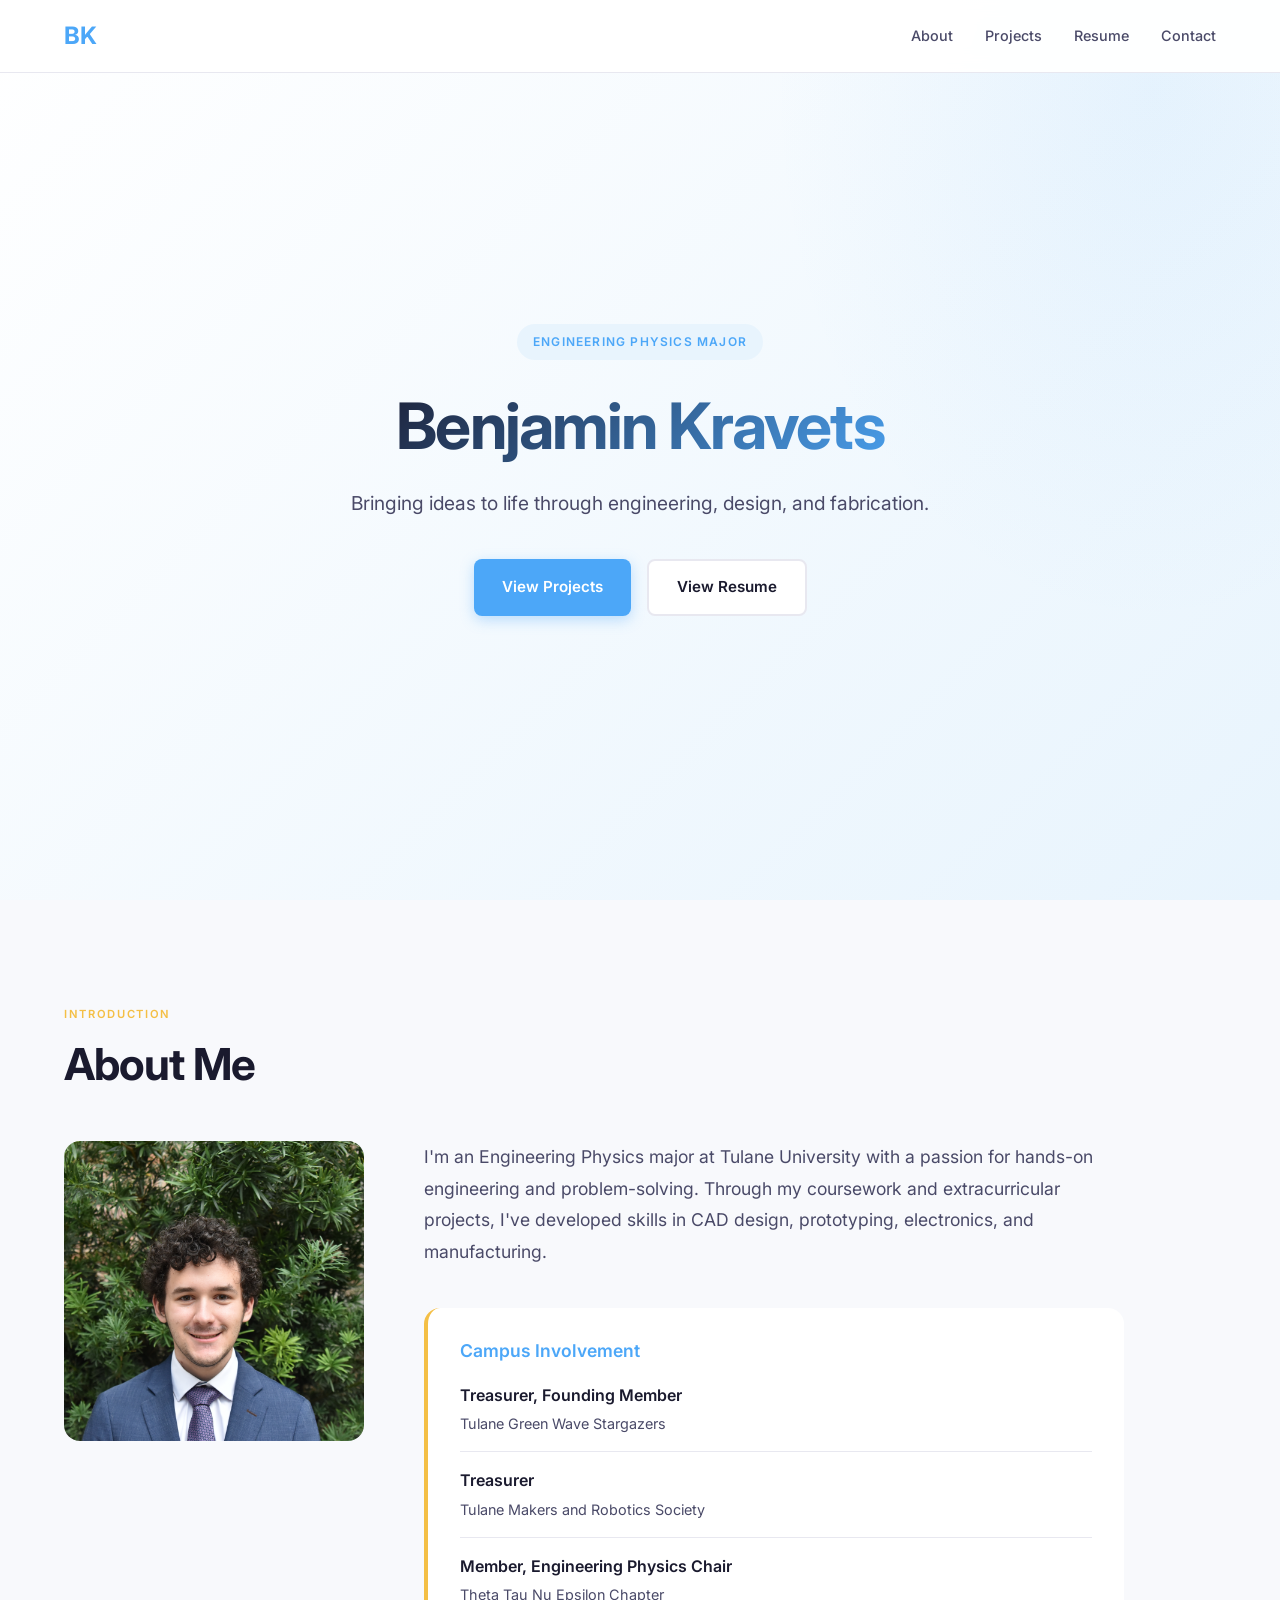
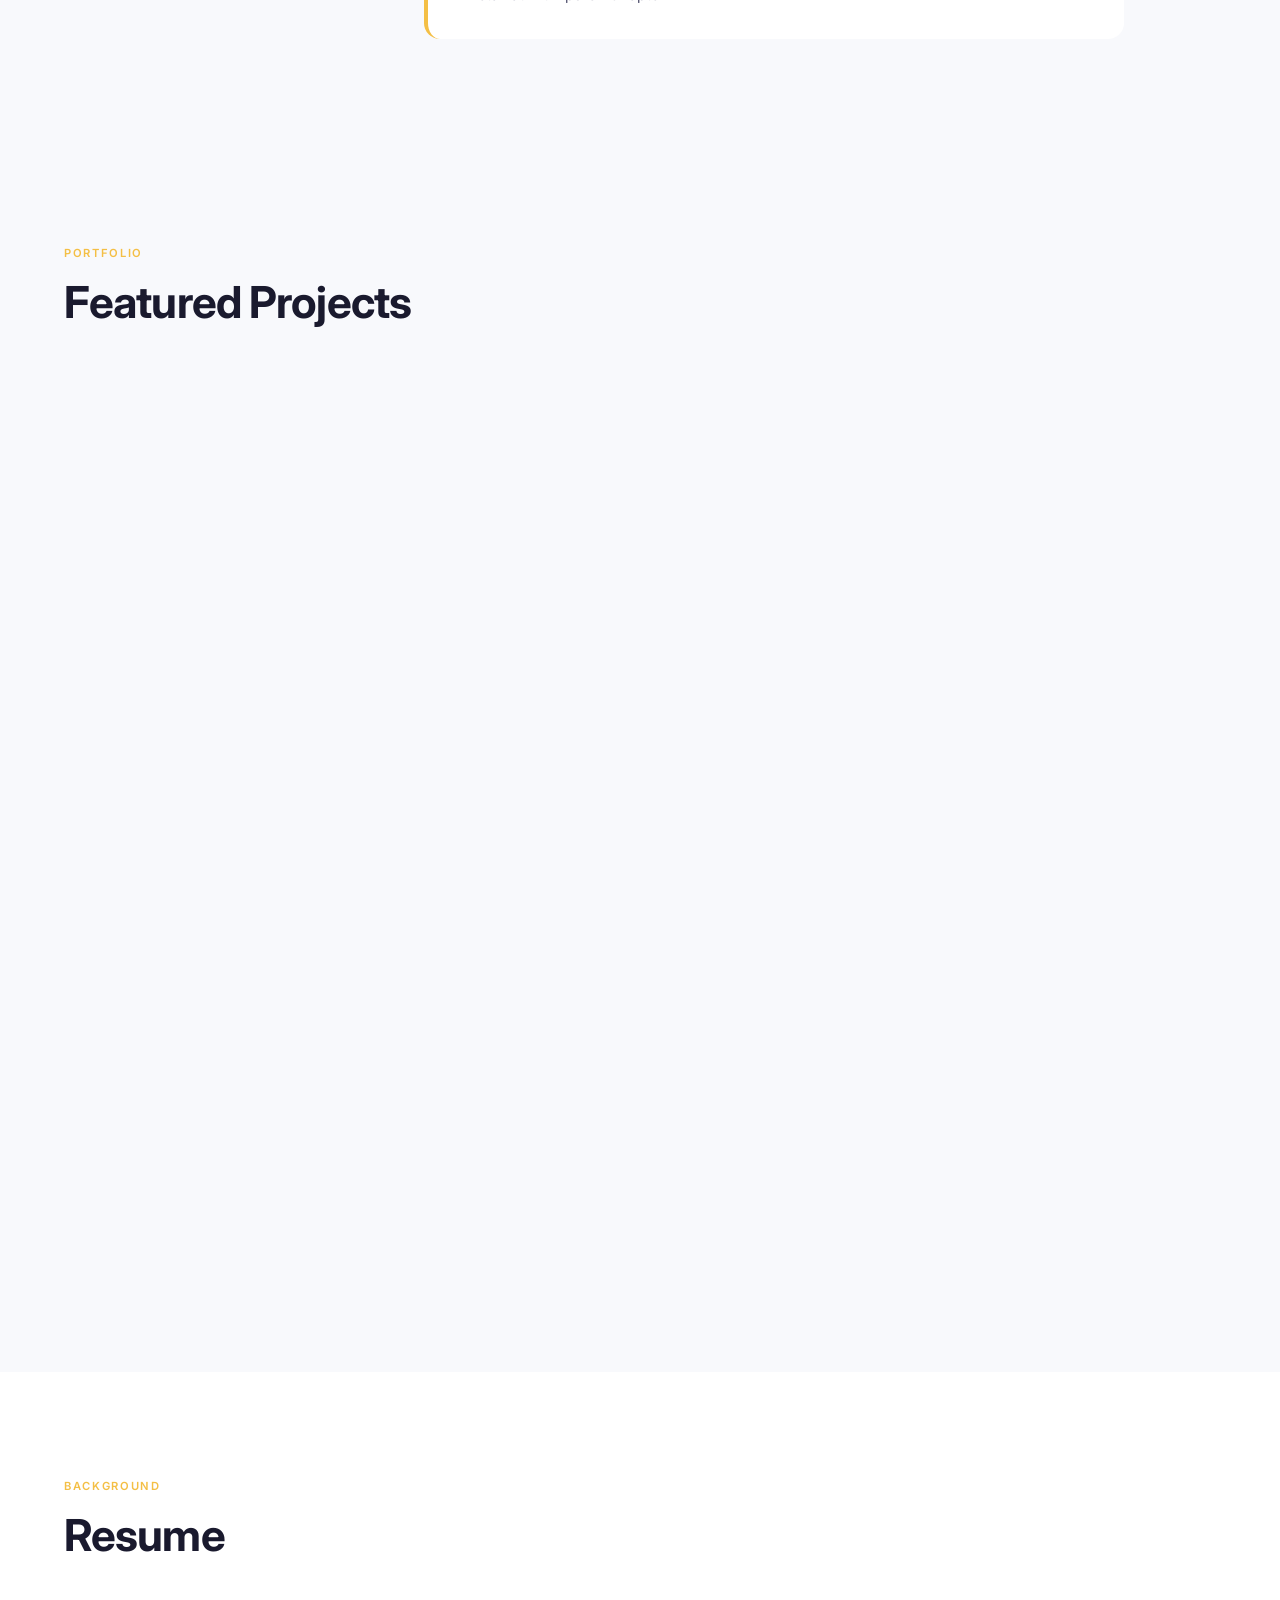
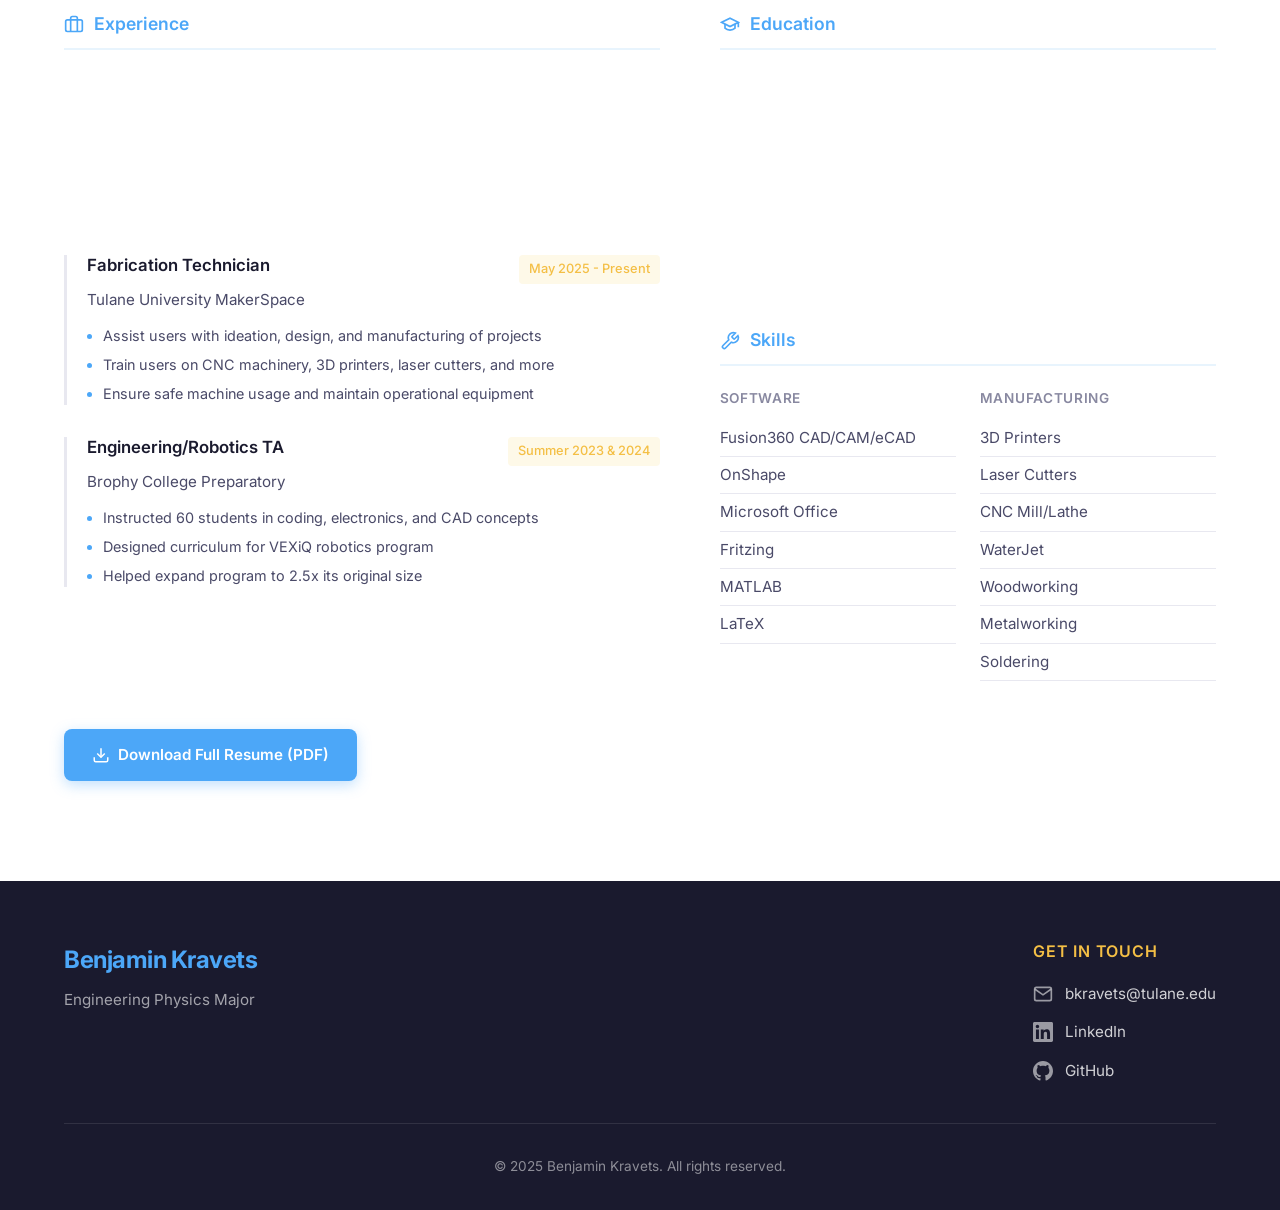
==== home/index.html @ b3927e05 "Add CNC CAM Training tutorial screenshots - Added 4 screenshots from the tutorial document - Added g" ====
<!DOCTYPE html>
<html lang="en">
<head>
    <meta charset="UTF-8">
    <meta name="viewport" content="width=device-width, initial-scale=1.0">
    <title>Benjamin Kravets | Engineering Physics Student & Portfolio</title>

    <!-- SEO Meta Tags -->
    <meta name="description" content="Benjamin Kravets (BJ Kravets) - Engineering Physics major at Tulane University. View my portfolio of engineering projects including CAD design, prototyping, electronics, and manufacturing.">
    <meta name="keywords" content="Benjamin Kravets, BJ Kravets, Engineering Physics, Tulane University, Portfolio, CAD, Engineering Student, New Orleans">
    <meta name="author" content="Benjamin Kravets">
    <meta name="robots" content="index, follow">
    <link rel="canonical" href="https://bjkravets.com/home/">

    <!-- Open Graph / Social Media -->
    <meta property="og:type" content="website">
    <meta property="og:title" content="Benjamin Kravets | Engineering Physics Student">
    <meta property="og:description" content="Engineering Physics major at Tulane University. View my portfolio of engineering projects including CAD design, prototyping, and manufacturing.">
    <meta property="og:url" content="https://bjkravets.com/home/">
    <meta property="og:site_name" content="Benjamin Kravets Portfolio">
    <meta property="og:image" content="https://bjkravets.com/assets/headshot.jpg">

    <!-- Twitter Card -->
    <meta name="twitter:card" content="summary_large_image">
    <meta name="twitter:title" content="Benjamin Kravets | Engineering Physics Student">
    <meta name="twitter:description" content="Engineering Physics major at Tulane University. View my portfolio of engineering projects.">
    <meta name="twitter:image" content="https://bjkravets.com/assets/headshot.jpg">

    <!-- Structured Data (JSON-LD) -->
    <script type="application/ld+json">
    {
        "@context": "https://schema.org",
        "@type": "Person",
        "name": "Benjamin Kravets",
        "alternateName": "BJ Kravets",
        "url": "https://bjkravets.com",
        "image": "https://bjkravets.com/assets/headshot.jpg",
        "jobTitle": "Engineering Physics Student",
        "worksFor": {
            "@type": "EducationalOrganization",
            "name": "Tulane University"
        },
        "alumniOf": {
            "@type": "EducationalOrganization",
            "name": "Brophy College Preparatory"
        },
        "knowsAbout": ["CAD Design", "Prototyping", "Electronics", "Manufacturing", "Fusion360", "3D Printing", "CNC Machining"],
        "sameAs": [
            "https://www.linkedin.com/in/benjamin-kravets/",
            "https://github.com/bkravets06"
        ]
    }
    </script>

    <link rel="icon" type="image/svg+xml" href="../assets/favicon.svg">
    <link rel="stylesheet" href="../css/style.css">
    <link rel="preconnect" href="https://fonts.googleapis.com">
    <link rel="preconnect" href="https://fonts.gstatic.com" crossorigin>
    <link href="https://fonts.googleapis.com/css2?family=Inter:wght@400;500;600;700&display=swap" rel="stylesheet">
</head>
<body>
    <!-- Navigation -->
    <nav class="navbar">
        <div class="nav-container">
            <a href="#" class="nav-logo">BK</a>
            <ul class="nav-menu">
                <li><a href="#about" class="nav-link">About</a></li>
                <li><a href="#projects" class="nav-link">Projects</a></li>
                <li><a href="#resume" class="nav-link">Resume</a></li>
                <li><a href="#contact" class="nav-link">Contact</a></li>
            </ul>
            <button class="nav-toggle" aria-label="Toggle menu">
                <span></span>
                <span></span>
                <span></span>
            </button>
        </div>
    </nav>

    <!-- Hero Section -->
    <header class="hero">
        <div class="hero-content">
            <span class="hero-label">Engineering Physics Major</span>
            <h1 class="hero-title">Benjamin Kravets</h1>
            <p class="hero-subtitle">Bringing ideas to life through engineering, design, and fabrication.</p>
            <div class="hero-cta">
                <a href="#projects" class="btn btn--primary">View Projects</a>
                <a href="../assets/Kravets_Resume.pdf" target="_blank" class="btn btn--secondary">View Resume</a>
            </div>
        </div>
    </header>

    <!-- About Me Section -->
    <section id="about" class="section about">
        <div class="container">
            <span class="section-label">Introduction</span>
            <h2 class="section-title">About Me</h2>

            <div class="about-grid">
                <div class="about-image">
                    <img src="../assets/headshot.jpg" alt="Benjamin Kravets headshot">
                </div>
                <div class="about-content">
                    <p class="about-bio">
                        I'm an Engineering Physics major at Tulane University with a passion for hands-on engineering and problem-solving. Through my coursework and extracurricular projects, I've developed skills in CAD design, prototyping, electronics, and manufacturing.
                    </p>

                    <div class="about-involvement">
                        <h3>Campus Involvement</h3>
                        <ul class="involvement-list">
                            <li>
                                <span class="involvement-role">Treasurer, Founding Member</span>
                                <span class="involvement-org">Tulane Green Wave Stargazers</span>
                            </li>
                            <li>
                                <span class="involvement-role">Treasurer</span>
                                <span class="involvement-org">Tulane Makers and Robotics Society</span>
                            </li>
                            <li>
                                <span class="involvement-role">Member, Engineering Physics Chair</span>
                                <span class="involvement-org">Theta Tau Nu Epsilon Chapter</span>
                            </li>
                        </ul>
                    </div>
                </div>
            </div>
        </div>
    </section>

    <!-- Projects Section -->
    <section id="projects" class="section projects">
        <div class="container">
            <span class="section-label">Portfolio</span>
            <h2 class="section-title">Featured Projects</h2>

            <div class="project-grid">
                <!-- Project Card 1 -->
                <a href="../projects/wind-tunnel.html" class="project-card project-card--clickable">
                    <div class="project-image">
                        <img src="../assets/images/wind-tunnel/IMG_1346.jpg" alt="Modular Wind Tunnel - Gust Busters Inc.">
                        <span class="project-tag project-tag--blue">Aerodynamics</span>
                    </div>
                    <div class="project-content">
                        <h3 class="project-title">Modular Wind Tunnel</h3>
                        <p class="project-description">Designed, constructed, and tested a modular wind tunnel as part of Tulane's Product and Experimental Design course, working collaboratively with a team.</p>
                        <ul class="project-tech">
                            <li>CAD Design</li>
                            <li>Prototyping</li>
                            <li>Testing</li>
                        </ul>
                    </div>
                </a>

                <!-- Project Card 2 -->
                <a href="../projects/truss-bridge.html" class="project-card project-card--clickable">
                    <div class="project-image">
                        <img src="../assets/images/truss-bridge/IMG_1408.jpg" alt="Truss Bridge">
                        <span class="project-tag project-tag--yellow">Structural</span>
                    </div>
                    <div class="project-content">
                        <h3 class="project-title">Truss Bridge</h3>
                        <p class="project-description">Designed and built a truss bridge for Tulane's Truss Bust Competition that successfully held a weight of 111 lbs.</p>
                        <ul class="project-tech">
                            <li>Structural Design</li>
                            <li>Load Analysis</li>
                            <li>Fabrication</li>
                        </ul>
                    </div>
                </a>

                <!-- Project Card 3 -->
                <a href="../projects/wireless-audio.html" class="project-card project-card--clickable">
                    <div class="project-image">
                        <div class="project-image-placeholder">
                            <span>Project Image</span>
                        </div>
                        <span class="project-tag project-tag--blue">Electronics</span>
                    </div>
                    <div class="project-content">
                        <h3 class="project-title">Multi-Zone Wireless Audio System</h3>
                        <p class="project-description">Deployed a fleet of Raspberry Pi devices to create a multi-zone wireless audio system for the Tulane MakerSpace.</p>
                        <ul class="project-tech">
                            <li>Raspberry Pi</li>
                            <li>Networking</li>
                            <li>Audio Systems</li>
                        </ul>
                    </div>
                </a>

                <!-- Project Card 4 -->
                <a href="../projects/cnc-cam-training.html" class="project-card project-card--clickable">
                    <div class="project-image">
                        <img src="../assets/images/cnc-cam-training/screenshot2.png" alt="CNC Mill CAM Training Tutorial">
                        <span class="project-tag project-tag--yellow">Documentation</span>
                    </div>
                    <div class="project-content">
                        <h3 class="project-title">CNC Mill CAM Training</h3>
                        <p class="project-description">Authored a comprehensive 40-page step-by-step tutorial for learning Computer Aided Machining (CAM) at the Tulane MakerSpace.</p>
                        <ul class="project-tech">
                            <li>Fusion360 CAM</li>
                            <li>Technical Writing</li>
                            <li>CNC Machining</li>
                        </ul>
                    </div>
                </a>
            </div>
        </div>
    </section>

    <!-- Resume Section -->
    <section id="resume" class="section resume">
        <div class="container">
            <span class="section-label">Background</span>
            <h2 class="section-title">Resume</h2>

            <div class="resume-grid">
                <!-- Experience Column -->
                <div class="resume-column">
                    <h3 class="resume-heading">
                        <svg width="20" height="20" viewBox="0 0 24 24" fill="none" stroke="currentColor" stroke-width="2">
                            <rect x="2" y="7" width="20" height="14" rx="2" ry="2"/>
                            <path d="M16 21V5a2 2 0 0 0-2-2h-4a2 2 0 0 0-2 2v16"/>
                        </svg>
                        Experience
                    </h3>

                    <div class="resume-item">
                        <div class="resume-item-header">
                            <h4>Project Engineering Intern</h4>
                            <span class="resume-date">Jul 2025 - Aug 2025</span>
                        </div>
                        <p class="resume-company">Freeport-McMoRan</p>
                        <ul class="resume-duties">
                            <li>Researched heat pumps for innovative copper recovery initiative</li>
                            <li>Assisted Project Management with schedules for concurrent projects</li>
                            <li>Automated information search processes for mine site equipment lists</li>
                        </ul>
                    </div>

                    <div class="resume-item">
                        <div class="resume-item-header">
                            <h4>Fabrication Technician</h4>
                            <span class="resume-date">May 2025 - Present</span>
                        </div>
                        <p class="resume-company">Tulane University MakerSpace</p>
                        <ul class="resume-duties">
                            <li>Assist users with ideation, design, and manufacturing of projects</li>
                            <li>Train users on CNC machinery, 3D printers, laser cutters, and more</li>
                            <li>Ensure safe machine usage and maintain operational equipment</li>
                        </ul>
                    </div>

                    <div class="resume-item">
                        <div class="resume-item-header">
                            <h4>Engineering/Robotics TA</h4>
                            <span class="resume-date">Summer 2023 & 2024</span>
                        </div>
                        <p class="resume-company">Brophy College Preparatory</p>
                        <ul class="resume-duties">
                            <li>Instructed 60 students in coding, electronics, and CAD concepts</li>
                            <li>Designed curriculum for VEXiQ robotics program</li>
                            <li>Helped expand program to 2.5x its original size</li>
                        </ul>
                    </div>
                </div>

                <!-- Education & Skills Column -->
                <div class="resume-column">
                    <h3 class="resume-heading">
                        <svg width="20" height="20" viewBox="0 0 24 24" fill="none" stroke="currentColor" stroke-width="2">
                            <path d="M22 10v6M2 10l10-5 10 5-10 5z"/>
                            <path d="M6 12v5c3 3 9 3 12 0v-5"/>
                        </svg>
                        Education
                    </h3>

                    <div class="resume-item">
                        <div class="resume-item-header">
                            <h4>B.S. Engineering Physics</h4>
                            <span class="resume-date">Expected May 2028</span>
                        </div>
                        <p class="resume-company">Tulane University</p>
                        <p class="resume-note">School of Science and Engineering | ABET Accredited</p>
                    </div>

                    <div class="resume-item">
                        <div class="resume-item-header">
                            <h4>High School Diploma</h4>
                            <span class="resume-date">May 2024</span>
                        </div>
                        <p class="resume-company">Brophy College Preparatory</p>
                        <p class="resume-note">GPA: 4.031/4.0</p>
                    </div>

                    <h3 class="resume-heading resume-heading--skills">
                        <svg width="20" height="20" viewBox="0 0 24 24" fill="none" stroke="currentColor" stroke-width="2">
                            <path d="M14.7 6.3a1 1 0 0 0 0 1.4l1.6 1.6a1 1 0 0 0 1.4 0l3.77-3.77a6 6 0 0 1-7.94 7.94l-6.91 6.91a2.12 2.12 0 0 1-3-3l6.91-6.91a6 6 0 0 1 7.94-7.94l-3.76 3.76z"/>
                        </svg>
                        Skills
                    </h3>

                    <div class="skills-grid">
                        <div class="skill-category">
                            <h4>Software</h4>
                            <ul class="skill-list">
                                <li>Fusion360 CAD/CAM/eCAD</li>
                                <li>OnShape</li>
                                <li>Microsoft Office</li>
                                <li>Fritzing</li>
                                <li>MATLAB</li>
                                <li>LaTeX</li>
                            </ul>
                        </div>
                        <div class="skill-category">
                            <h4>Manufacturing</h4>
                            <ul class="skill-list">
                                <li>3D Printers</li>
                                <li>Laser Cutters</li>
                                <li>CNC Mill/Lathe</li>
                                <li>WaterJet</li>
                                <li>Woodworking</li>
                                <li>Metalworking</li>
                                <li>Soldering</li>
                            </ul>
                        </div>
                    </div>
                </div>
            </div>

            <a href="../assets/Kravets_Resume.pdf" target="_blank" class="btn btn--primary resume-download">
                <svg width="18" height="18" viewBox="0 0 24 24" fill="none" stroke="currentColor" stroke-width="2">
                    <path d="M21 15v4a2 2 0 0 1-2 2H5a2 2 0 0 1-2-2v-4"/>
                    <polyline points="7,10 12,15 17,10"/>
                    <line x1="12" y1="15" x2="12" y2="3"/>
                </svg>
                Download Full Resume (PDF)
            </a>
        </div>
    </section>

    <!-- Footer with Contact -->
    <footer id="contact" class="footer">
        <div class="container">
            <div class="footer-main">
                <div class="footer-brand">
                    <span class="footer-logo footer-logo--text">Benjamin Kravets</span>
                    <p class="footer-tagline">Engineering Physics Major</p>
                </div>
                <div class="footer-contact">
                    <h3>Get in Touch</h3>
                    <div class="footer-contact-links">
                        <a href="mailto:bkravets@tulane.edu" class="footer-contact-item">
                            <svg width="20" height="20" viewBox="0 0 24 24" fill="none" stroke="currentColor" stroke-width="2">
                                <path d="M4 4h16c1.1 0 2 .9 2 2v12c0 1.1-.9 2-2 2H4c-1.1 0-2-.9-2-2V6c0-1.1.9-2 2-2z"/>
                                <polyline points="22,6 12,13 2,6"/>
                            </svg>
                            bkravets@tulane.edu
                        </a>
                        <a href="https://www.linkedin.com/in/benjamin-kravets/" target="_blank" rel="noopener" class="footer-contact-item">
                            <svg width="20" height="20" viewBox="0 0 24 24" fill="currentColor">
                                <path d="M20.447 20.452h-3.554v-5.569c0-1.328-.027-3.037-1.852-3.037-1.853 0-2.136 1.445-2.136 2.939v5.667H9.351V9h3.414v1.561h.046c.477-.9 1.637-1.85 3.37-1.85 3.601 0 4.267 2.37 4.267 5.455v6.286zM5.337 7.433c-1.144 0-2.063-.926-2.063-2.065 0-1.138.92-2.063 2.063-2.063 1.14 0 2.064.925 2.064 2.063 0 1.139-.925 2.065-2.064 2.065zm1.782 13.019H3.555V9h3.564v11.452zM22.225 0H1.771C.792 0 0 .774 0 1.729v20.542C0 23.227.792 24 1.771 24h20.451C23.2 24 24 23.227 24 22.271V1.729C24 .774 23.2 0 22.222 0h.003z"/>
                            </svg>
                            LinkedIn
                        </a>
                        <a href="https://github.com/bkravets06" target="_blank" rel="noopener" class="footer-contact-item">
                            <svg width="20" height="20" viewBox="0 0 24 24" fill="currentColor">
                                <path d="M12 0c-6.626 0-12 5.373-12 12 0 5.302 3.438 9.8 8.207 11.387.599.111.793-.261.793-.577v-2.234c-3.338.726-4.033-1.416-4.033-1.416-.546-1.387-1.333-1.756-1.333-1.756-1.089-.745.083-.729.083-.729 1.205.084 1.839 1.237 1.839 1.237 1.07 1.834 2.807 1.304 3.492.997.107-.775.418-1.305.762-1.604-2.665-.305-5.467-1.334-5.467-5.931 0-1.311.469-2.381 1.236-3.221-.124-.303-.535-1.524.117-3.176 0 0 1.008-.322 3.301 1.23.957-.266 1.983-.399 3.003-.404 1.02.005 2.047.138 3.006.404 2.291-1.552 3.297-1.23 3.297-1.23.653 1.653.242 2.874.118 3.176.77.84 1.235 1.911 1.235 3.221 0 4.609-2.807 5.624-5.479 5.921.43.372.823 1.102.823 2.222v3.293c0 .319.192.694.801.576 4.765-1.589 8.199-6.086 8.199-11.386 0-6.627-5.373-12-12-12z"/>
                            </svg>
                            GitHub
                        </a>
                    </div>
                </div>
            </div>
            <div class="footer-bottom">
                <p>&copy; 2025 Benjamin Kravets. All rights reserved.</p>
            </div>
        </div>
    </footer>

    <script src="../js/main.js"></script>
</body>
</html>
---- css/style.css ----
/* =====================================================
   Benjamin Kravets Portfolio - Snazzylabs-Inspired Design
   Colors: Blue (#4CA7F8) | Yellow (#F4BF45)
   ===================================================== */

/* CSS Variables */
:root {
    --color-blue: #4CA7F8;
    --color-blue-dark: #3a8fd6;
    --color-blue-light: #e8f4fd;
    --color-yellow: #F4BF45;
    --color-yellow-dark: #d9a832;
    --color-yellow-light: #fef9e8;

    --color-text: #1a1a2e;
    --color-text-secondary: #4a4a68;
    --color-text-muted: #8888a0;
    --color-bg: #ffffff;
    --color-bg-alt: #f8f9fc;
    --color-border: #e8e8f0;

    --font-family: 'Inter', -apple-system, BlinkMacSystemFont, 'Segoe UI', Roboto, sans-serif;

    --shadow-sm: 0 2px 8px rgba(0, 0, 0, 0.06);
    --shadow-md: 0 4px 24px rgba(0, 0, 0, 0.08);
    --shadow-lg: 0 8px 40px rgba(0, 0, 0, 0.12);

    --radius-sm: 8px;
    --radius-md: 12px;
    --radius-lg: 16px;

    --transition: 0.3s ease;
}

/* Dark Mode - Auto-detects system preference */
@media (prefers-color-scheme: dark) {
    :root {
        --color-blue: #5AB4FF;
        --color-blue-dark: #4CA7F8;
        --color-blue-light: #1a2a3a;
        --color-yellow: #F4BF45;
        --color-yellow-dark: #d9a832;
        --color-yellow-light: #2a2520;

        --color-text: #f0f0f5;
        --color-text-secondary: #b0b0c0;
        --color-text-muted: #7878a0;
        --color-bg: #0f0f1a;
        --color-bg-alt: #1a1a2e;
        --color-border: #2a2a40;

        --shadow-sm: 0 2px 8px rgba(0, 0, 0, 0.3);
        --shadow-md: 0 4px 24px rgba(0, 0, 0, 0.4);
        --shadow-lg: 0 8px 40px rgba(0, 0, 0, 0.5);
    }

    /* Hero section header in dark mode */
    .hero {
        background: linear-gradient(135deg, #0f0f1a 0%, #1a2a3a 100%);
    }

    .hero::before {
        background: radial-gradient(ellipse, rgba(90, 180, 255, 0.1) 0%, transparent 70%);
    }

    /* Navbar adjustments for dark mode */
    .navbar {
        background: rgba(15, 15, 26, 0.95) !important;
        border-bottom-color: #2a2a40;
    }

    .navbar.scrolled {
        background: rgba(15, 15, 26, 0.98) !important;
    }

    /* Mobile menu in dark mode */
    .nav-menu.active {
        background: #0f0f1a;
    }

    .nav-toggle span {
        background: #f0f0f5;
    }

    /* View Resume button (secondary button) in dark mode */
    .btn--secondary {
        background: #1a1a2e;
        color: #f0f0f5;
        border-color: #2a2a40;
    }

    .btn--secondary:hover {
        border-color: #5AB4FF;
        color: #5AB4FF;
        background: #1a1a2e;
    }

    /* Project cards in dark mode */
    .project-card {
        background: var(--color-bg-alt);
    }

    /* Project titles in dark mode */
    .project-title {
        color: var(--color-text);
    }

    .project-content {
        background: var(--color-bg-alt);
    }

    /* Footer in dark mode */
    .footer {
        background: #0a0a12;
        color: #f0f0f5;
    }

    .footer-tagline {
        color: rgba(240, 240, 245, 0.6);
    }

    .footer-contact-item {
        color: rgba(240, 240, 245, 0.8);
    }

    .footer-bottom p {
        color: rgba(240, 240, 245, 0.5);
    }

    /* Image placeholder adjustments */
    .project-image-placeholder {
        background: linear-gradient(135deg, var(--color-blue-light) 0%, var(--color-bg-alt) 100%);
    }

    /* About section image placeholder */
    .about-image-placeholder {
        background: linear-gradient(135deg, var(--color-blue-light) 0%, var(--color-bg-alt) 100%);
    }

    /* Project header gradient */
    .project-header {
        background: linear-gradient(135deg, #0f0f1a 0%, #1a2a3a 100%);
    }
}

/* Reset & Base */
*, *::before, *::after {
    box-sizing: border-box;
    margin: 0;
    padding: 0;
}

html {
    scroll-behavior: smooth;
}

body {
    font-family: var(--font-family);
    font-size: 16px;
    line-height: 1.6;
    color: var(--color-text);
    background-color: var(--color-bg);
    -webkit-font-smoothing: antialiased;
    -moz-osx-font-smoothing: grayscale;
}

a {
    color: inherit;
    text-decoration: none;
}

ul {
    list-style: none;
}

img {
    max-width: 100%;
    height: auto;
}

/* Container */
.container {
    max-width: 1200px;
    margin: 0 auto;
    padding: 0 24px;
}

/* Typography */
h1, h2, h3, h4 {
    font-weight: 600;
    line-height: 1.3;
}

/* Navigation */
.navbar {
    position: fixed;
    top: 0;
    left: 0;
    right: 0;
    z-index: 1000;
    background: rgba(255, 255, 255, 0.95);
    backdrop-filter: blur(10px);
    border-bottom: 1px solid var(--color-border);
}

.nav-container {
    max-width: 1200px;
    margin: 0 auto;
    padding: 0 24px;
    display: flex;
    align-items: center;
    justify-content: space-between;
    height: 72px;
}

.nav-logo {
    font-size: 1.5rem;
    font-weight: 700;
    color: var(--color-blue);
    letter-spacing: -0.02em;
}

.nav-menu {
    display: flex;
    align-items: center;
    gap: 32px;
}

.nav-link {
    font-size: 0.9rem;
    font-weight: 500;
    color: var(--color-text-secondary);
    transition: color var(--transition);
}

.nav-link:hover {
    color: var(--color-blue);
}

.nav-link--cta {
    background: var(--color-blue);
    color: white;
    padding: 10px 20px;
    border-radius: var(--radius-sm);
    transition: background var(--transition), transform var(--transition);
}

.nav-link--cta:hover {
    background: var(--color-blue-dark);
    color: white;
    transform: translateY(-1px);
}

.nav-toggle {
    display: none;
    flex-direction: column;
    gap: 5px;
    background: none;
    border: none;
    cursor: pointer;
    padding: 8px;
}

.nav-toggle span {
    display: block;
    width: 24px;
    height: 2px;
    background: var(--color-text);
    transition: var(--transition);
}

/* Hero Section */
.hero {
    min-height: 100vh;
    display: flex;
    align-items: center;
    justify-content: center;
    padding: 120px 24px 80px;
    background: linear-gradient(135deg, var(--color-bg) 0%, var(--color-blue-light) 100%);
    position: relative;
    overflow: hidden;
}

.hero::before {
    content: '';
    position: absolute;
    top: -50%;
    right: -20%;
    width: 60%;
    height: 120%;
    background: radial-gradient(ellipse, rgba(76, 167, 248, 0.08) 0%, transparent 70%);
    pointer-events: none;
}

.hero-content {
    text-align: center;
    max-width: 700px;
    position: relative;
    z-index: 1;
}

.hero-label {
    display: inline-block;
    font-size: 0.75rem;
    font-weight: 600;
    text-transform: uppercase;
    letter-spacing: 0.1em;
    color: var(--color-blue);
    background: var(--color-blue-light);
    padding: 8px 16px;
    border-radius: 50px;
    margin-bottom: 24px;
}

.hero-title {
    font-size: clamp(2.5rem, 6vw, 4rem);
    font-weight: 700;
    letter-spacing: -0.03em;
    margin-bottom: 20px;
    background: linear-gradient(135deg, var(--color-text) 0%, var(--color-blue) 100%);
    -webkit-background-clip: text;
    -webkit-text-fill-color: transparent;
    background-clip: text;
}

.hero-subtitle {
    font-size: 1.2rem;
    color: var(--color-text-secondary);
    margin-bottom: 40px;
    line-height: 1.7;
}

.hero-cta {
    display: flex;
    gap: 16px;
    justify-content: center;
    flex-wrap: wrap;
}

/* Buttons */
.btn {
    display: inline-flex;
    align-items: center;
    gap: 8px;
    padding: 14px 28px;
    font-size: 0.95rem;
    font-weight: 600;
    border-radius: var(--radius-sm);
    cursor: pointer;
    transition: all var(--transition);
    border: none;
}

.btn--primary {
    background: var(--color-blue);
    color: white;
    box-shadow: 0 4px 14px rgba(76, 167, 248, 0.35);
}

.btn--primary:hover {
    background: var(--color-blue-dark);
    transform: translateY(-2px);
    box-shadow: 0 6px 20px rgba(76, 167, 248, 0.45);
}

.btn--secondary {
    background: var(--color-bg);
    color: var(--color-text);
    border: 2px solid var(--color-border);
}

.btn--secondary:hover {
    border-color: var(--color-blue);
    color: var(--color-blue);
}

.btn--full {
    width: 100%;
    justify-content: center;
}

/* Sections */
.section {
    padding: 100px 0;
}

.section-label {
    display: inline-block;
    font-size: 0.7rem;
    font-weight: 600;
    text-transform: uppercase;
    letter-spacing: 0.15em;
    color: var(--color-yellow);
    margin-bottom: 12px;
}

.section-title {
    font-size: clamp(2rem, 4vw, 2.75rem);
    font-weight: 700;
    letter-spacing: -0.02em;
    margin-bottom: 20px;
}

.section-description {
    font-size: 1.1rem;
    color: var(--color-text-secondary);
    max-width: 600px;
    margin-bottom: 48px;
}

/* Projects Section */
.projects {
    background: var(--color-bg-alt);
}

.project-grid {
    display: grid;
    grid-template-columns: repeat(2, 1fr);
    gap: 32px;
    margin-top: 48px;
}

.project-card {
    background: white;
    border-radius: var(--radius-lg);
    overflow: hidden;
    box-shadow: var(--shadow-sm);
    transition: all var(--transition);
}

.project-card:hover {
    transform: translateY(-4px);
    box-shadow: var(--shadow-lg);
}

.project-image {
    position: relative;
    height: 220px;
    overflow: hidden;
}

.project-image-placeholder {
    width: 100%;
    height: 100%;
    background: linear-gradient(135deg, var(--color-bg-alt) 0%, var(--color-border) 100%);
    display: flex;
    align-items: center;
    justify-content: center;
    color: var(--color-text-muted);
    font-size: 0.9rem;
    transition: transform var(--transition);
}

.project-card:hover .project-image-placeholder {
    transform: scale(1.02);
}

.project-tag {
    position: absolute;
    top: 16px;
    left: 16px;
    font-size: 0.7rem;
    font-weight: 600;
    text-transform: uppercase;
    letter-spacing: 0.05em;
    padding: 6px 12px;
    border-radius: 50px;
}

.project-tag--blue {
    background: var(--color-blue);
    color: white;
}

.project-tag--yellow {
    background: var(--color-yellow);
    color: var(--color-text);
}

.project-content {
    padding: 24px;
}

.project-title {
    font-size: 1.25rem;
    font-weight: 600;
    margin-bottom: 12px;
}

.project-description {
    font-size: 0.95rem;
    color: var(--color-text-secondary);
    margin-bottom: 16px;
    line-height: 1.6;
}

.project-tech {
    display: flex;
    flex-wrap: wrap;
    gap: 8px;
    margin-bottom: 20px;
}

.project-tech li {
    font-size: 0.75rem;
    font-weight: 500;
    color: var(--color-text-muted);
    background: var(--color-bg-alt);
    padding: 4px 10px;
    border-radius: 4px;
}

.project-link {
    display: inline-flex;
    align-items: center;
    gap: 6px;
    font-size: 0.9rem;
    font-weight: 600;
    color: var(--color-blue);
    transition: gap var(--transition);
}

.project-link:hover {
    gap: 10px;
}

.project-link svg {
    transition: transform var(--transition);
}

.project-link:hover svg {
    transform: translateX(2px);
}

/* About Section */
.about {
    background: var(--color-bg-alt);
}

.about-grid {
    display: grid;
    grid-template-columns: 300px 1fr;
    gap: 60px;
    margin-top: 48px;
    align-items: start;
}

.about-image {
    position: sticky;
    top: 100px;
}

.about-image-placeholder {
    width: 100%;
    aspect-ratio: 1;
    background: linear-gradient(135deg, var(--color-blue-light) 0%, var(--color-bg) 100%);
    border-radius: var(--radius-lg);
    display: flex;
    flex-direction: column;
    align-items: center;
    justify-content: center;
    gap: 16px;
    color: var(--color-text-muted);
    border: 2px dashed var(--color-border);
}

.about-image-placeholder span {
    font-size: 0.9rem;
    font-weight: 500;
}

.about-image img {
    width: 100%;
    aspect-ratio: 1;
    object-fit: cover;
    border-radius: var(--radius-lg);
}

.about-content {
    max-width: 700px;
}

.about-bio {
    font-size: 1.1rem;
    line-height: 1.8;
    color: var(--color-text-secondary);
    margin-bottom: 40px;
}

.about-involvement {
    background: var(--color-bg);
    padding: 32px;
    border-radius: var(--radius-lg);
    border-left: 4px solid var(--color-yellow);
}

.about-involvement h3 {
    font-size: 1.1rem;
    font-weight: 600;
    color: var(--color-blue);
    margin-bottom: 20px;
}

.involvement-list {
    list-style: none;
}

.involvement-list li {
    display: flex;
    flex-direction: column;
    gap: 4px;
    padding: 16px 0;
    border-bottom: 1px solid var(--color-border);
}

.involvement-list li:last-child {
    border-bottom: none;
    padding-bottom: 0;
}

.involvement-list li:first-child {
    padding-top: 0;
}

.involvement-role {
    font-weight: 600;
    color: var(--color-text);
}

.involvement-org {
    font-size: 0.9rem;
    color: var(--color-text-secondary);
}

/* Resume Section */
.resume-grid {
    display: grid;
    grid-template-columns: 1.2fr 1fr;
    gap: 60px;
    margin-top: 48px;
}

.resume-heading {
    display: flex;
    align-items: center;
    gap: 10px;
    font-size: 1.1rem;
    font-weight: 600;
    color: var(--color-blue);
    margin-bottom: 24px;
    padding-bottom: 12px;
    border-bottom: 2px solid var(--color-blue-light);
}

.resume-heading--skills {
    margin-top: 40px;
}

.resume-item {
    margin-bottom: 32px;
    padding-left: 20px;
    border-left: 3px solid var(--color-border);
    transition: border-color var(--transition);
}

.resume-item:hover {
    border-left-color: var(--color-yellow);
}

.resume-item-header {
    display: flex;
    justify-content: space-between;
    align-items: flex-start;
    flex-wrap: wrap;
    gap: 8px;
    margin-bottom: 4px;
}

.resume-item-header h4 {
    font-size: 1.05rem;
    font-weight: 600;
}

.resume-date {
    font-size: 0.8rem;
    font-weight: 500;
    color: var(--color-yellow);
    background: var(--color-yellow-light);
    padding: 4px 10px;
    border-radius: 4px;
}

.resume-company {
    font-size: 0.95rem;
    color: var(--color-text-secondary);
    margin-bottom: 12px;
}

.resume-note {
    font-size: 0.9rem;
    color: var(--color-text-muted);
}

.resume-duties {
    font-size: 0.9rem;
    color: var(--color-text-secondary);
}

.resume-duties li {
    position: relative;
    padding-left: 16px;
    margin-bottom: 6px;
}

.resume-duties li::before {
    content: '';
    position: absolute;
    left: 0;
    top: 10px;
    width: 5px;
    height: 5px;
    background: var(--color-blue);
    border-radius: 50%;
}

.skills-grid {
    display: grid;
    grid-template-columns: 1fr 1fr;
    gap: 24px;
}

.skill-category h4 {
    font-size: 0.85rem;
    font-weight: 600;
    color: var(--color-text-muted);
    text-transform: uppercase;
    letter-spacing: 0.05em;
    margin-bottom: 12px;
}

.skill-list li {
    font-size: 0.95rem;
    color: var(--color-text-secondary);
    padding: 6px 0;
    border-bottom: 1px solid var(--color-border);
}

.resume-download {
    margin-top: 48px;
}

/* Drawings Section */
.drawings {
    background: var(--color-bg-alt);
}

.drawings-grid {
    display: grid;
    grid-template-columns: repeat(4, 1fr);
    gap: 24px;
    margin-top: 48px;
}

.drawing-card {
    background: white;
    border-radius: var(--radius-md);
    overflow: hidden;
    box-shadow: var(--shadow-sm);
    transition: all var(--transition);
    cursor: pointer;
}

.drawing-card:hover {
    transform: translateY(-4px);
    box-shadow: var(--shadow-md);
}

.drawing-preview {
    height: 160px;
    background: var(--color-bg-alt);
    border-bottom: 3px solid var(--color-yellow);
}

.drawing-placeholder {
    width: 100%;
    height: 100%;
    display: flex;
    align-items: center;
    justify-content: center;
    color: var(--color-text-muted);
}

.drawing-info {
    padding: 20px;
}

.drawing-info h3 {
    font-size: 0.95rem;
    font-weight: 600;
    margin-bottom: 6px;
}

.drawing-info p {
    font-size: 0.85rem;
    color: var(--color-text-secondary);
    margin-bottom: 12px;
}

.drawing-format {
    font-size: 0.7rem;
    font-weight: 600;
    text-transform: uppercase;
    letter-spacing: 0.05em;
    color: var(--color-blue);
    background: var(--color-blue-light);
    padding: 4px 8px;
    border-radius: 4px;
}

/* Footer */
.footer {
    background: #1a1a2e;
    color: white;
    padding: 60px 0 32px;
}

.footer-main {
    display: flex;
    justify-content: space-between;
    align-items: flex-start;
    padding-bottom: 40px;
    border-bottom: 1px solid rgba(255, 255, 255, 0.1);
    margin-bottom: 32px;
}

.footer-brand {
    display: flex;
    flex-direction: column;
    gap: 8px;
}

.footer-logo {
    font-size: 2rem;
    font-weight: 700;
    color: var(--color-blue);
    letter-spacing: -0.02em;
}

.footer-logo--text {
    font-size: 1.5rem;
}

.footer-tagline {
    font-size: 0.95rem;
    color: rgba(255, 255, 255, 0.6);
}

.footer-contact h3 {
    font-size: 1rem;
    font-weight: 600;
    color: var(--color-yellow);
    margin-bottom: 20px;
    text-transform: uppercase;
    letter-spacing: 0.05em;
}

.footer-contact-links {
    display: flex;
    flex-direction: column;
    gap: 14px;
}

.footer-contact-item {
    display: flex;
    align-items: center;
    gap: 12px;
    font-size: 0.95rem;
    color: rgba(255, 255, 255, 0.8);
    transition: all var(--transition);
}

.footer-contact-item:hover {
    color: var(--color-blue);
    transform: translateX(4px);
}

.footer-contact-item svg {
    flex-shrink: 0;
    opacity: 0.7;
}

.footer-contact-item:hover svg {
    opacity: 1;
}

.footer-bottom {
    text-align: center;
}

.footer-bottom p {
    font-size: 0.85rem;
    color: rgba(255, 255, 255, 0.5);
}

/* Project Detail Page */
.project-header {
    padding: 140px 24px 60px;
    background: linear-gradient(135deg, var(--color-bg) 0%, var(--color-blue-light) 100%);
}

.back-link {
    display: inline-flex;
    align-items: center;
    gap: 8px;
    font-size: 0.9rem;
    font-weight: 500;
    color: var(--color-text-secondary);
    margin-bottom: 24px;
    transition: color var(--transition);
}

.back-link:hover {
    color: var(--color-blue);
}

.project-header-tag {
    display: inline-block;
    font-size: 0.7rem;
    font-weight: 600;
    text-transform: uppercase;
    letter-spacing: 0.1em;
    color: white;
    background: var(--color-blue);
    padding: 6px 14px;
    border-radius: 50px;
    margin-bottom: 16px;
}

.project-header-tag--yellow {
    background: var(--color-yellow);
    color: var(--color-text);
}

.project-header-title {
    font-size: clamp(2rem, 5vw, 3rem);
    font-weight: 700;
    letter-spacing: -0.02em;
    margin-bottom: 16px;
}

.project-header-subtitle {
    font-size: 1.15rem;
    color: var(--color-text-secondary);
    max-width: 600px;
    line-height: 1.7;
    margin-bottom: 32px;
}

.project-meta {
    display: flex;
    flex-wrap: wrap;
    gap: 32px;
}

.project-meta-item {
    display: flex;
    flex-direction: column;
    gap: 4px;
}

.project-meta-label {
    font-size: 0.75rem;
    font-weight: 600;
    text-transform: uppercase;
    letter-spacing: 0.1em;
    color: var(--color-text-muted);
}

.project-meta-value {
    font-size: 1rem;
    font-weight: 500;
    color: var(--color-text);
}

.project-detail {
    padding: 80px 0;
}

.project-description-full {
    max-width: 800px;
    margin-bottom: 64px;
}

.project-description-full h2 {
    font-size: 1.5rem;
    font-weight: 600;
    margin-bottom: 20px;
    color: var(--color-blue);
}

.project-description-full p {
    font-size: 1.05rem;
    line-height: 1.8;
    color: var(--color-text-secondary);
    margin-bottom: 16px;
}

.project-gallery {
    margin-bottom: 64px;
}

.project-download {
    margin-bottom: 64px;
}

.project-download h2 {
    font-size: 1.5rem;
    font-weight: 600;
    margin-bottom: 24px;
    color: var(--color-blue);
}

.project-gallery h2 {
    font-size: 1.5rem;
    font-weight: 600;
    margin-bottom: 24px;
    color: var(--color-blue);
}

.gallery-grid-top {
    display: grid;
    grid-template-columns: 1fr 2fr;
    gap: 16px;
    margin-bottom: 16px;
}

.gallery-grid {
    display: grid;
    grid-template-columns: repeat(3, 1fr);
    gap: 16px;
}

.gallery-grid-even {
    display: grid;
    grid-template-columns: repeat(2, 1fr);
    gap: 16px;
}

.gallery-grid-even .gallery-item {
    aspect-ratio: 16 / 10;
}

.gallery-subtitle {
    font-size: 1.1rem;
    font-weight: 600;
    color: var(--color-text-secondary);
    margin-top: 32px;
    margin-bottom: 16px;
}

.gallery-item--video {
    aspect-ratio: 16 / 9;
}

.gallery-item--video video {
    width: 100%;
    height: 100%;
    object-fit: cover;
    border-radius: var(--radius-md);
}

.gallery-item {
    position: relative;
    border-radius: var(--radius-md);
    overflow: hidden;
    background: var(--color-bg-alt);
    cursor: pointer;
}

.gallery-item--large {
    grid-column: span 2;
    grid-row: span 2;
}

.gallery-item--third {
    aspect-ratio: 3 / 4;
}

.gallery-item--two-thirds {
    aspect-ratio: 16 / 9;
}

.gallery-item--full {
    width: 100%;
    margin-top: 16px;
    aspect-ratio: 16 / 9;
}

.gallery-item img {
    width: 100%;
    height: 100%;
    object-fit: cover;
    transition: transform var(--transition);
}

.gallery-item:hover img {
    transform: scale(1.03);
}

.gallery-item figcaption {
    position: absolute;
    bottom: 0;
    left: 0;
    right: 0;
    padding: 16px;
    background: linear-gradient(to top, rgba(0,0,0,0.7), transparent);
    color: white;
    font-size: 0.85rem;
    opacity: 0;
    transform: translateY(10px);
    transition: all var(--transition);
}

.gallery-item:hover figcaption {
    opacity: 1;
    transform: translateY(0);
}

.project-technical h2 {
    font-size: 1.5rem;
    font-weight: 600;
    margin-bottom: 24px;
    color: var(--color-blue);
}

.technical-grid {
    display: grid;
    grid-template-columns: repeat(3, 1fr);
    gap: 24px;
}

.technical-item {
    background: var(--color-bg-alt);
    padding: 24px;
    border-radius: var(--radius-md);
    border-left: 4px solid var(--color-yellow);
}

.technical-item h3 {
    font-size: 1rem;
    font-weight: 600;
    margin-bottom: 16px;
    color: var(--color-text);
}

.technical-item ul {
    list-style: none;
}

.technical-item li {
    font-size: 0.9rem;
    color: var(--color-text-secondary);
    padding: 8px 0;
    padding-left: 16px;
    position: relative;
    border-bottom: 1px solid var(--color-border);
}

.technical-item li:last-child {
    border-bottom: none;
}

.technical-item li::before {
    content: '';
    position: absolute;
    left: 0;
    top: 50%;
    transform: translateY(-50%);
    width: 6px;
    height: 6px;
    background: var(--color-blue);
    border-radius: 50%;
}

/* Project card clickable styles */
.project-card--clickable {
    cursor: pointer;
}

.project-card--clickable .project-image img {
    width: 100%;
    height: 100%;
    object-fit: cover;
    transition: transform var(--transition);
}

.project-card--clickable:hover .project-image img {
    transform: scale(1.05);
}

/* Responsive Design */
@media (max-width: 1024px) {
    .about-grid {
        grid-template-columns: 200px 1fr;
        gap: 40px;
    }

    .project-grid {
        grid-template-columns: 1fr;
    }

    .resume-grid {
        grid-template-columns: 1fr;
        gap: 40px;
    }

    .drawings-grid {
        grid-template-columns: repeat(2, 1fr);
    }

    .gallery-grid-top {
        grid-template-columns: 1fr 1fr;
    }

    .gallery-grid {
        grid-template-columns: repeat(2, 1fr);
    }

    .gallery-grid-even {
        grid-template-columns: repeat(2, 1fr);
    }

    .gallery-item--large {
        grid-column: span 2;
        grid-row: span 1;
    }

    .technical-grid {
        grid-template-columns: 1fr;
    }
}

@media (max-width: 768px) {
    .nav-menu {
        position: fixed;
        top: 72px;
        left: 0;
        right: 0;
        background: white;
        flex-direction: column;
        padding: 24px;
        gap: 16px;
        border-bottom: 1px solid var(--color-border);
        transform: translateY(-100%);
        opacity: 0;
        visibility: hidden;
        transition: all var(--transition);
    }

    .nav-menu.active {
        transform: translateY(0);
        opacity: 1;
        visibility: visible;
    }

    .nav-toggle {
        display: flex;
    }

    .nav-toggle.active span:nth-child(1) {
        transform: rotate(45deg) translate(5px, 5px);
    }

    .nav-toggle.active span:nth-child(2) {
        opacity: 0;
    }

    .nav-toggle.active span:nth-child(3) {
        transform: rotate(-45deg) translate(5px, -5px);
    }

    .hero {
        padding: 100px 24px 60px;
    }

    .section {
        padding: 60px 0;
    }

    .footer-main {
        flex-direction: column;
        gap: 32px;
        text-align: center;
        align-items: center;
    }

    .footer-contact-links {
        align-items: center;
    }

    .about-grid {
        grid-template-columns: 1fr;
    }

    .about-image {
        position: static;
        max-width: 250px;
        margin: 0 auto;
    }

    .about-content {
        text-align: center;
    }

    .about-involvement {
        text-align: left;
    }

    .drawings-grid {
        grid-template-columns: 1fr;
    }

    .skills-grid {
        grid-template-columns: 1fr;
    }

    .gallery-grid-top {
        grid-template-columns: 1fr;
    }

    .gallery-grid {
        grid-template-columns: 1fr;
    }

    .gallery-grid-even {
        grid-template-columns: 1fr;
    }

    .gallery-item--large {
        grid-column: span 1;
    }

    .gallery-item--third,
    .gallery-item--two-thirds {
        aspect-ratio: 16 / 9;
    }

    .project-meta {
        flex-direction: column;
        gap: 16px;
    }
}

/* =====================================================
   Lightbox - Image Enlargement
   ===================================================== */

/* Enlargeable image indicator */
.enlargeable {
    cursor: zoom-in;
    transition: transform var(--transition), box-shadow var(--transition);
}

.enlargeable:hover {
    transform: scale(1.02);
    box-shadow: var(--shadow-md);
}

.enlargeable:focus {
    outline: 3px solid var(--color-blue);
    outline-offset: 3px;
}

/* Lightbox container */
.lightbox {
    position: fixed;
    top: 0;
    left: 0;
    width: 100%;
    height: 100%;
    z-index: 9999;
    display: flex;
    align-items: center;
    justify-content: center;
    opacity: 0;
    visibility: hidden;
    transition: opacity 0.3s ease, visibility 0.3s ease;
}

.lightbox.active {
    opacity: 1;
    visibility: visible;
}

/* Backdrop */
.lightbox-backdrop {
    position: absolute;
    top: 0;
    left: 0;
    width: 100%;
    height: 100%;
    background: rgba(0, 0, 0, 0.9);
    backdrop-filter: blur(10px);
}

/* Content container */
.lightbox-content {
    position: relative;
    max-width: 90vw;
    max-height: 90vh;
    display: flex;
    flex-direction: column;
    align-items: center;
    transform: scale(0.9);
    transition: transform 0.3s ease;
}

.lightbox.active .lightbox-content {
    transform: scale(1);
}

/* Image */
.lightbox-image {
    max-width: 100%;
    max-height: 80vh;
    object-fit: contain;
    border-radius: var(--radius-md);
    box-shadow: 0 20px 60px rgba(0, 0, 0, 0.5);
    cursor: zoom-out;
}

/* Caption */
.lightbox-caption {
    margin-top: 16px;
    color: rgba(255, 255, 255, 0.8);
    font-size: 0.95rem;
    text-align: center;
    max-width: 600px;
}

/* Close button */
.lightbox-close {
    position: absolute;
    top: -50px;
    right: 0;
    background: rgba(255, 255, 255, 0.1);
    border: none;
    border-radius: 50%;
    width: 44px;
    height: 44px;
    display: flex;
    align-items: center;
    justify-content: center;
    cursor: pointer;
    color: white;
    transition: background var(--transition), transform var(--transition);
}

.lightbox-close:hover {
    background: rgba(255, 255, 255, 0.2);
    transform: scale(1.1);
}

.lightbox-close:focus {
    outline: 2px solid var(--color-blue);
    outline-offset: 2px;
}

/* Mobile adjustments */
@media (max-width: 768px) {
    .lightbox-content {
        max-width: 95vw;
        max-height: 95vh;
    }

    .lightbox-image {
        max-height: 70vh;
        border-radius: var(--radius-sm);
    }

    .lightbox-close {
        top: -48px;
        right: 0;
    }

    .lightbox-caption {
        font-size: 0.85rem;
        padding: 0 16px;
    }
}
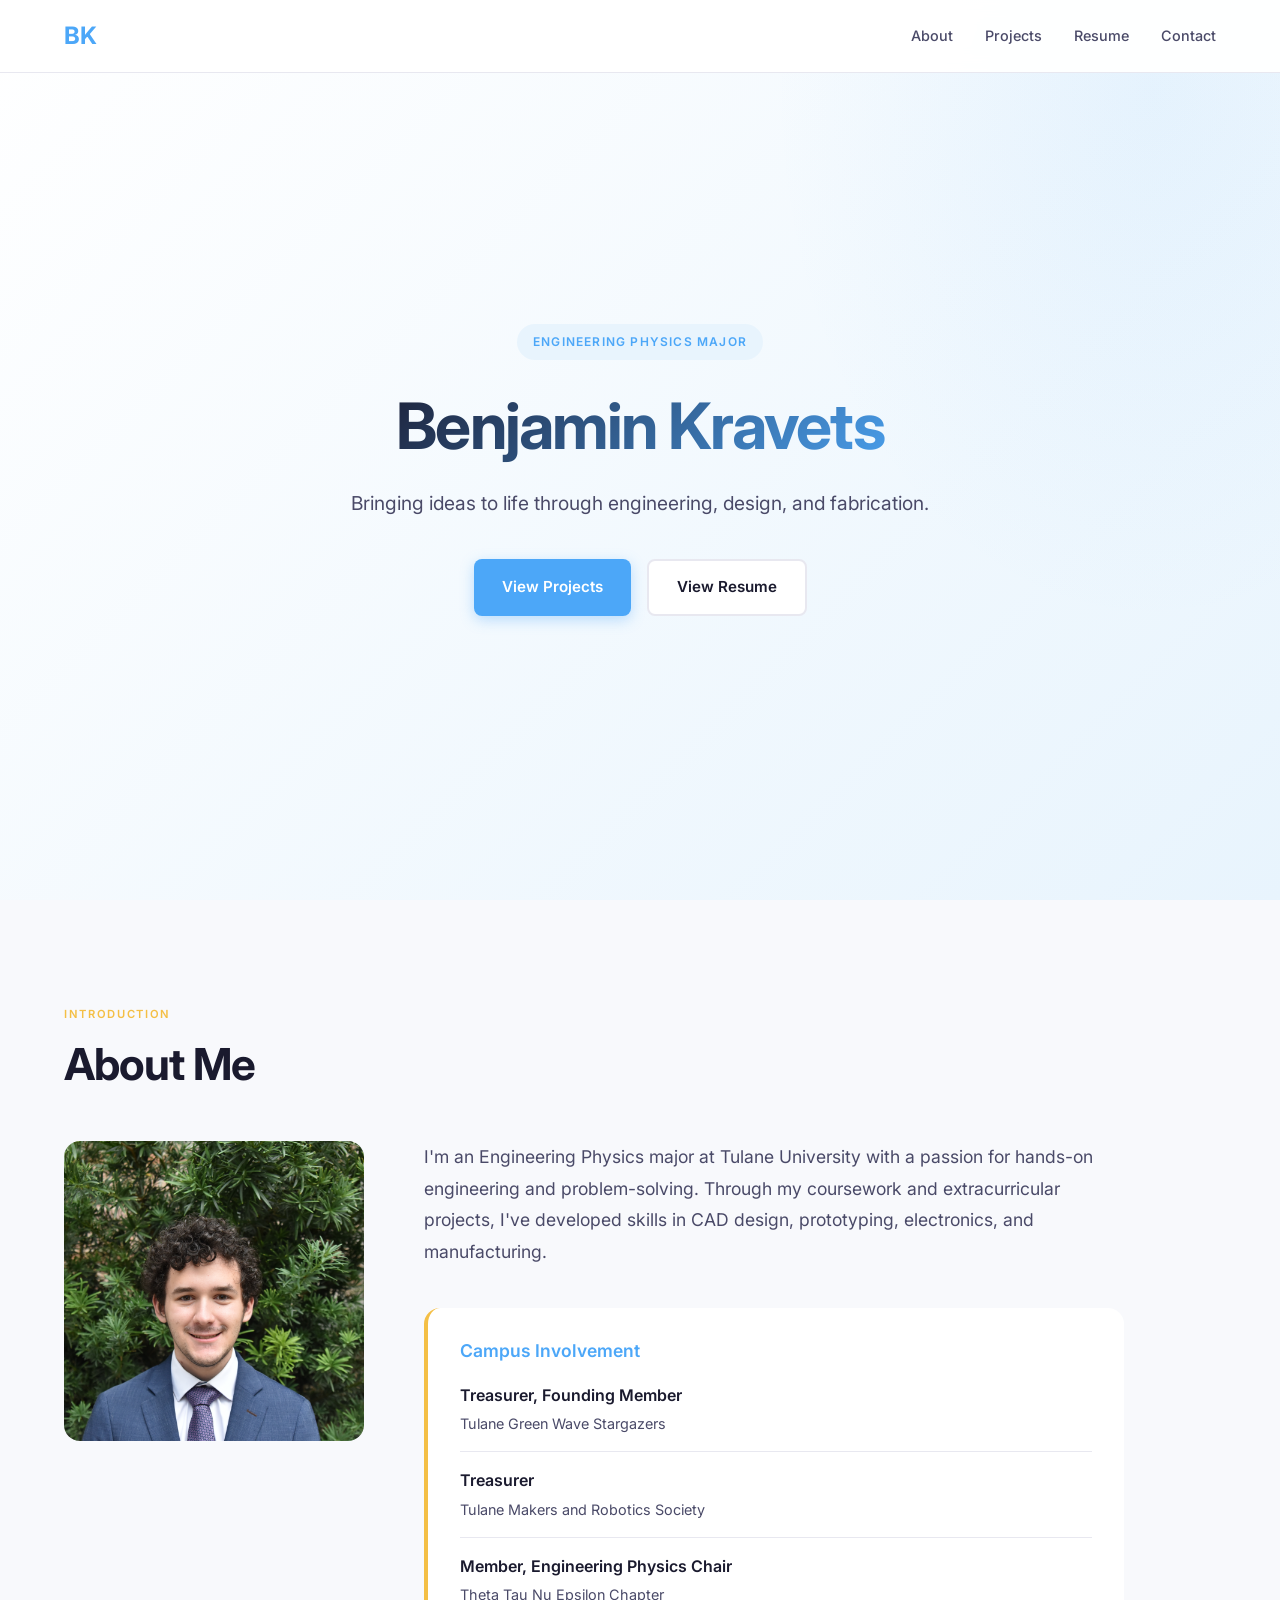
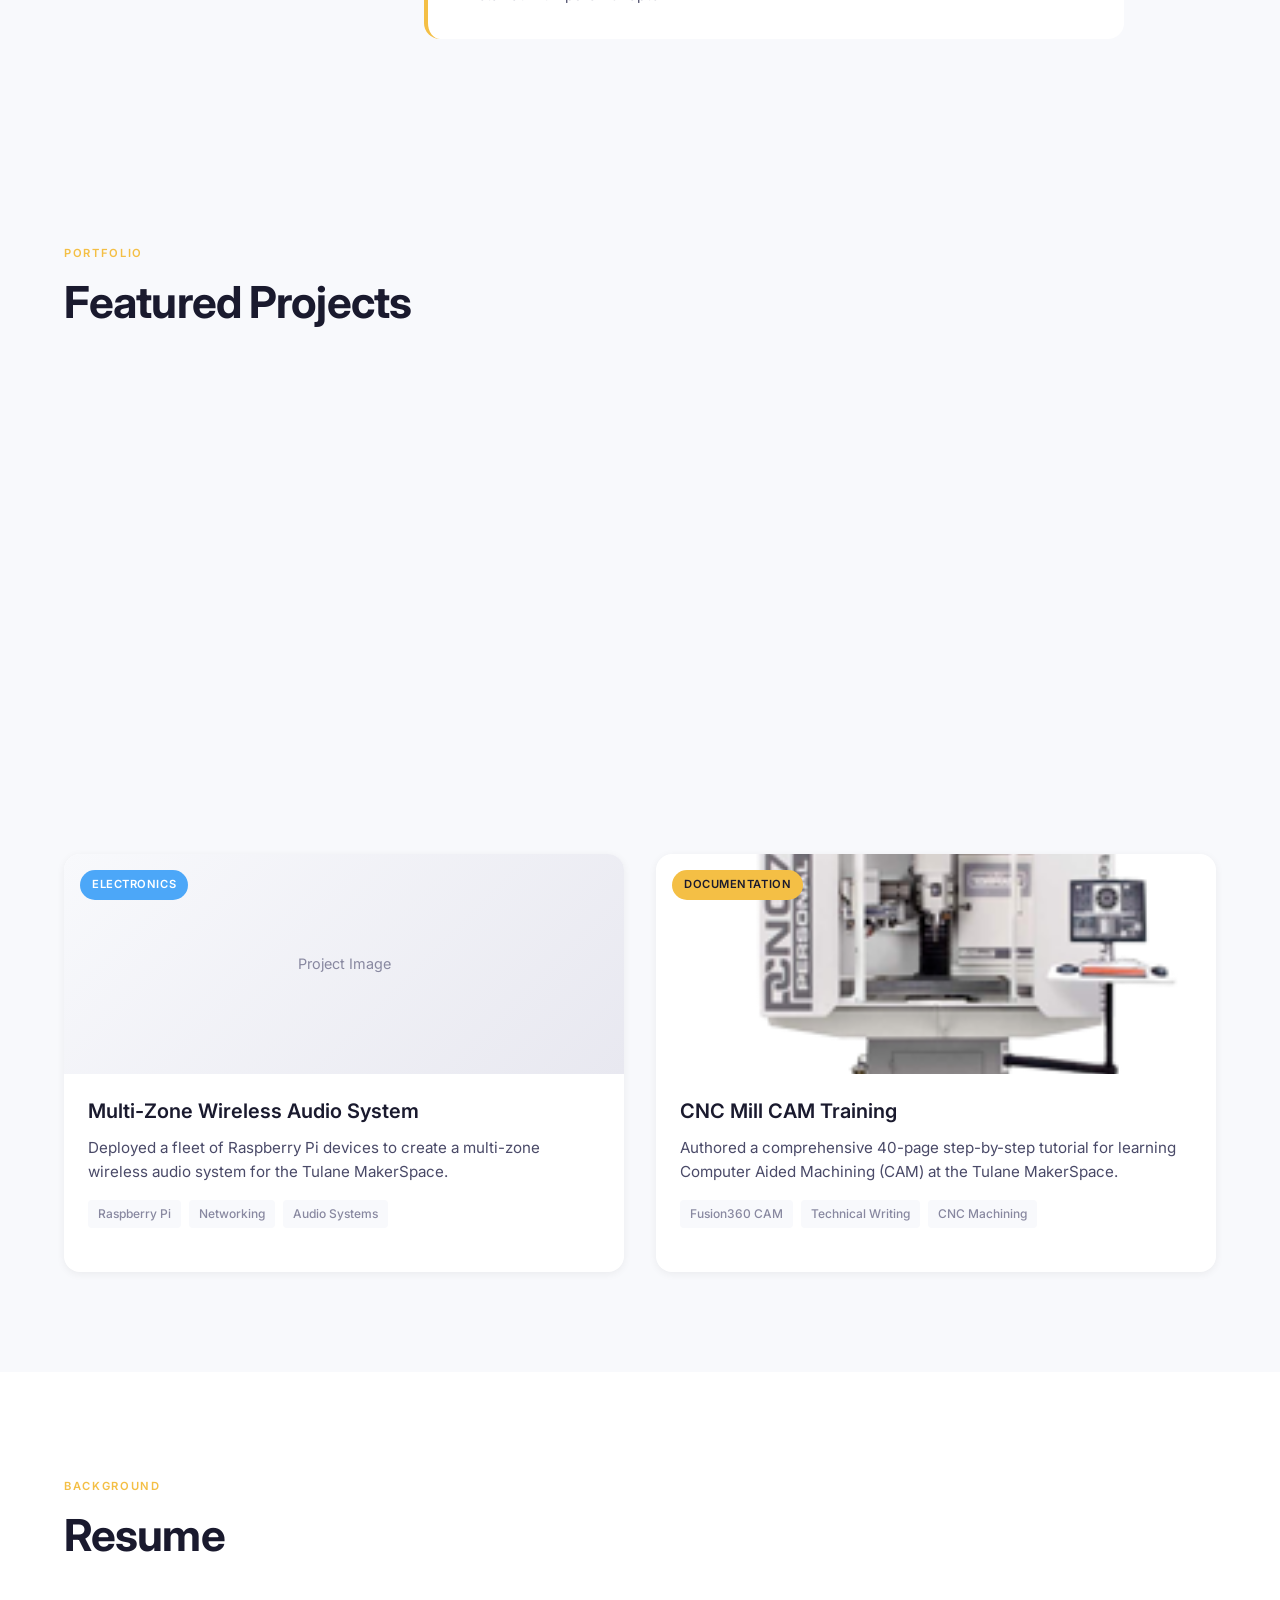
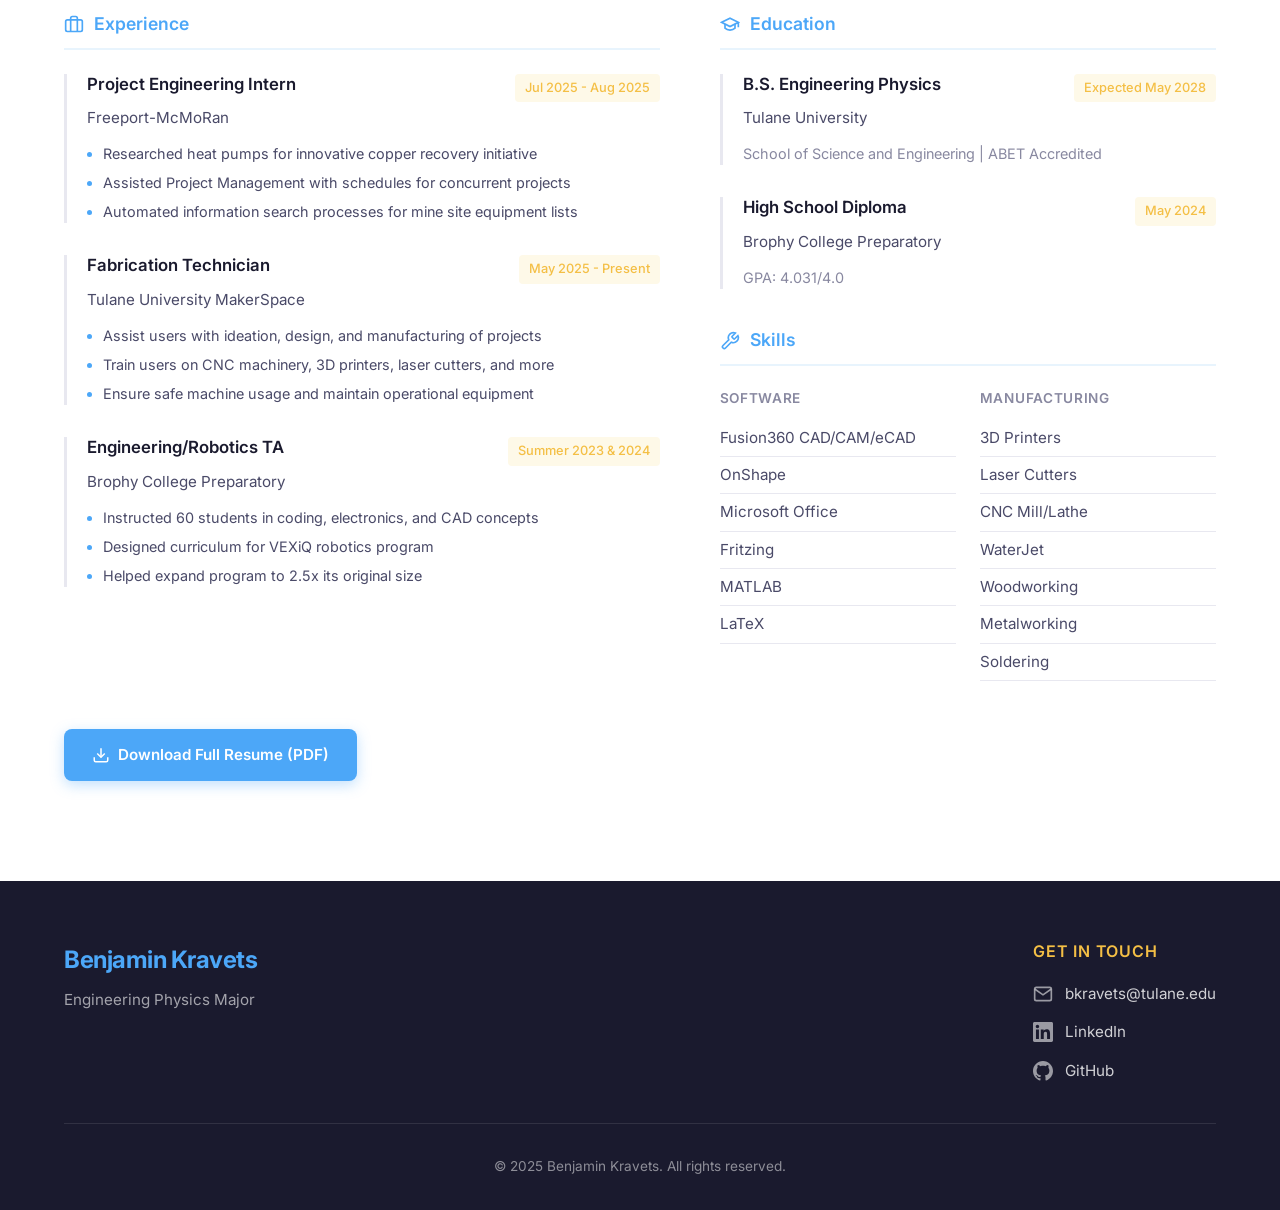
==== commit 0fcc3ef3: "Add Tormach PCNC 770 Mill cover photo to CNC CAM Training project Co-Authored-By: Claude Opus 4.5 <n" ====
--- a/home/index.html
+++ b/home/index.html
@@ -190,7 +190,7 @@
                 <!-- Project Card 4 -->
                 <a href="../projects/cnc-cam-training.html" class="project-card project-card--clickable">
                     <div class="project-image">
-                        <img src="../assets/images/cnc-cam-training/screenshot2.png" alt="CNC Mill CAM Training Tutorial">
+                        <img src="../assets/images/cnc-cam-training/pcnc-770.png" alt="Tormach PCNC 770 CNC Mill">
                         <span class="project-tag project-tag--yellow">Documentation</span>
                     </div>
                     <div class="project-content">
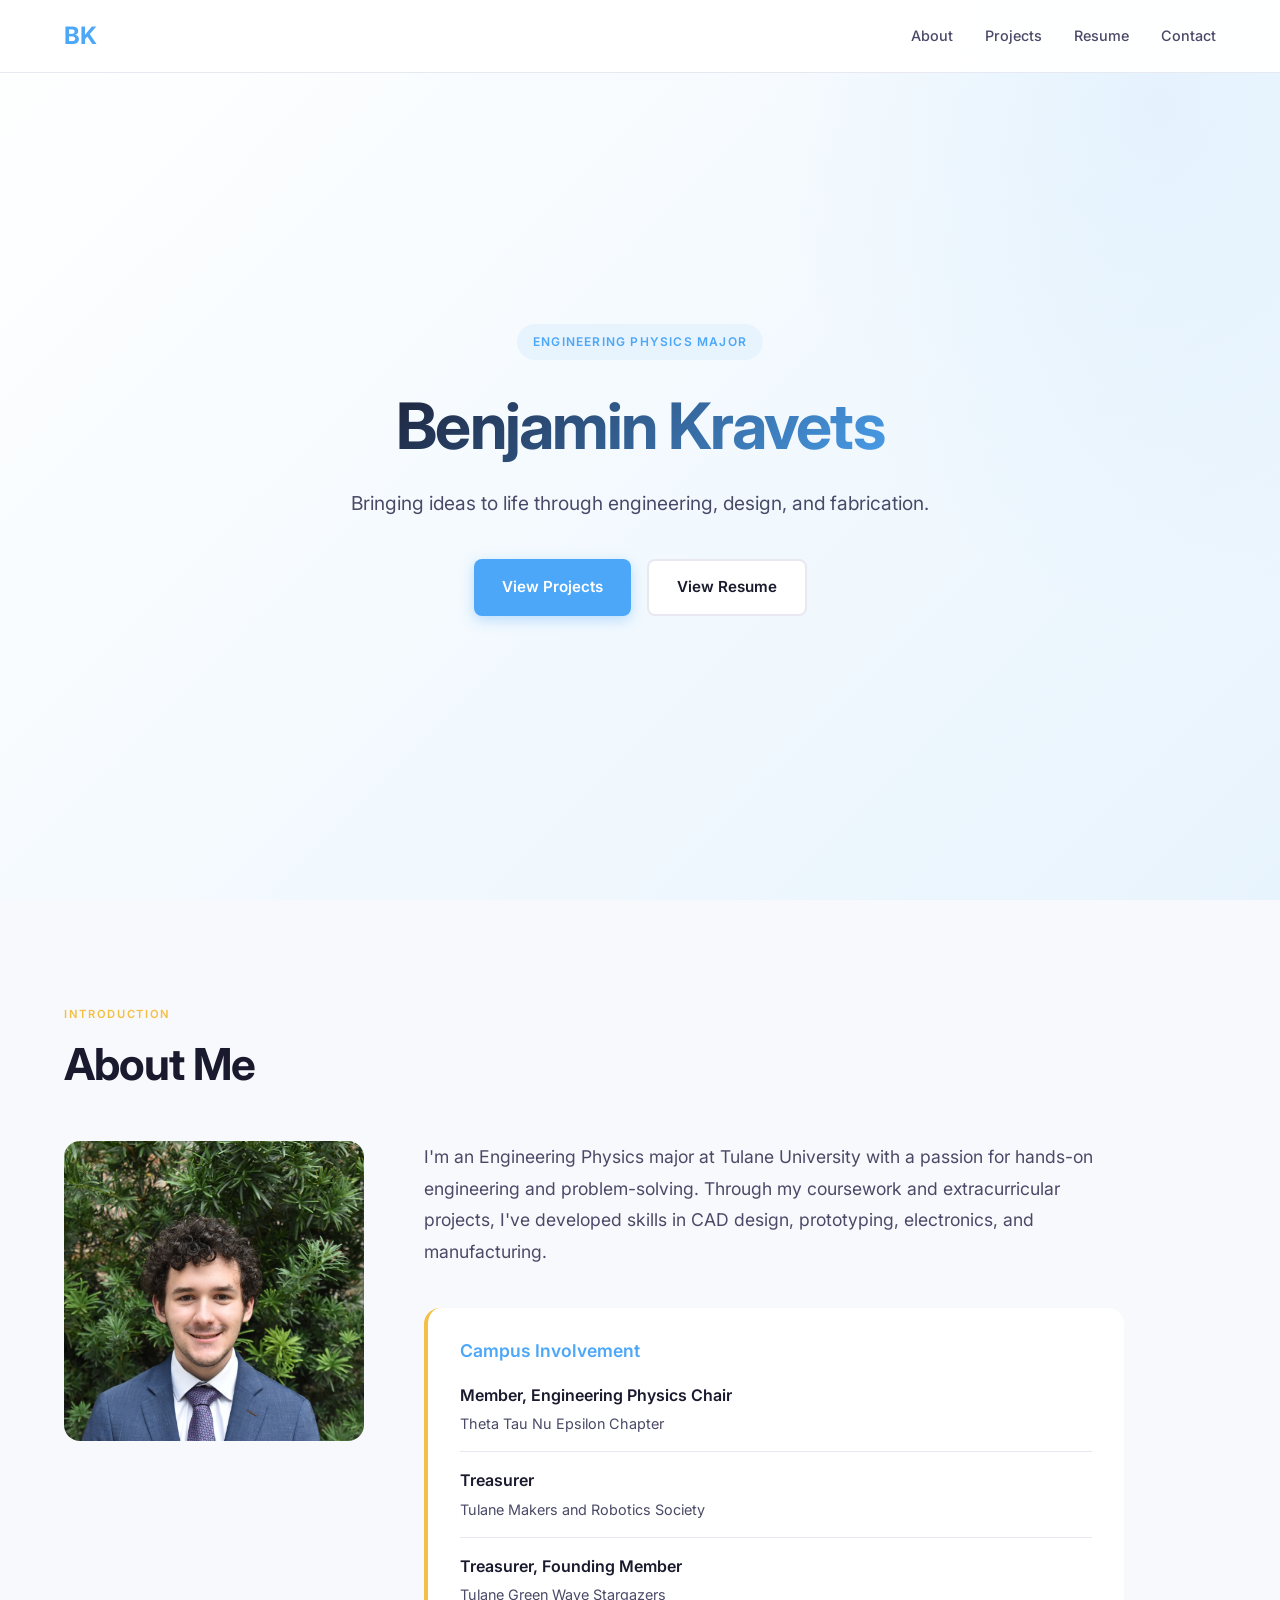
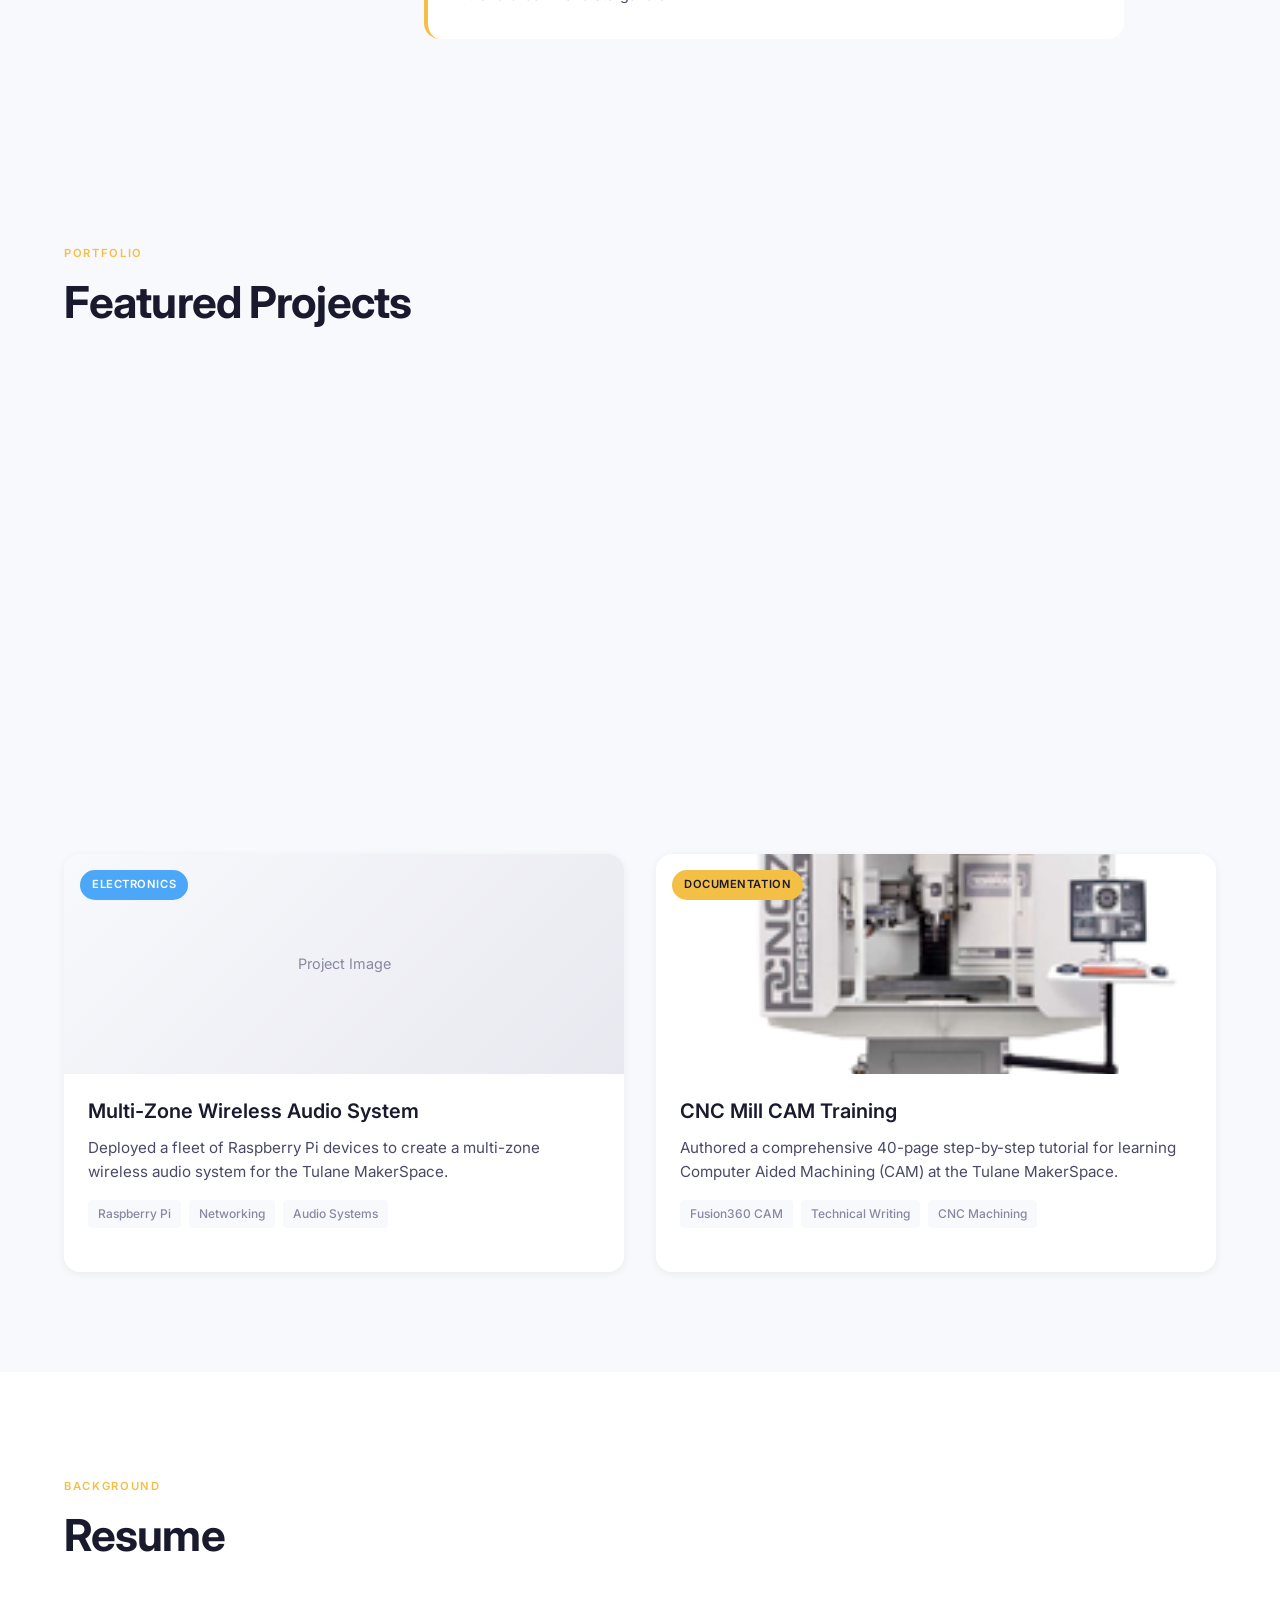
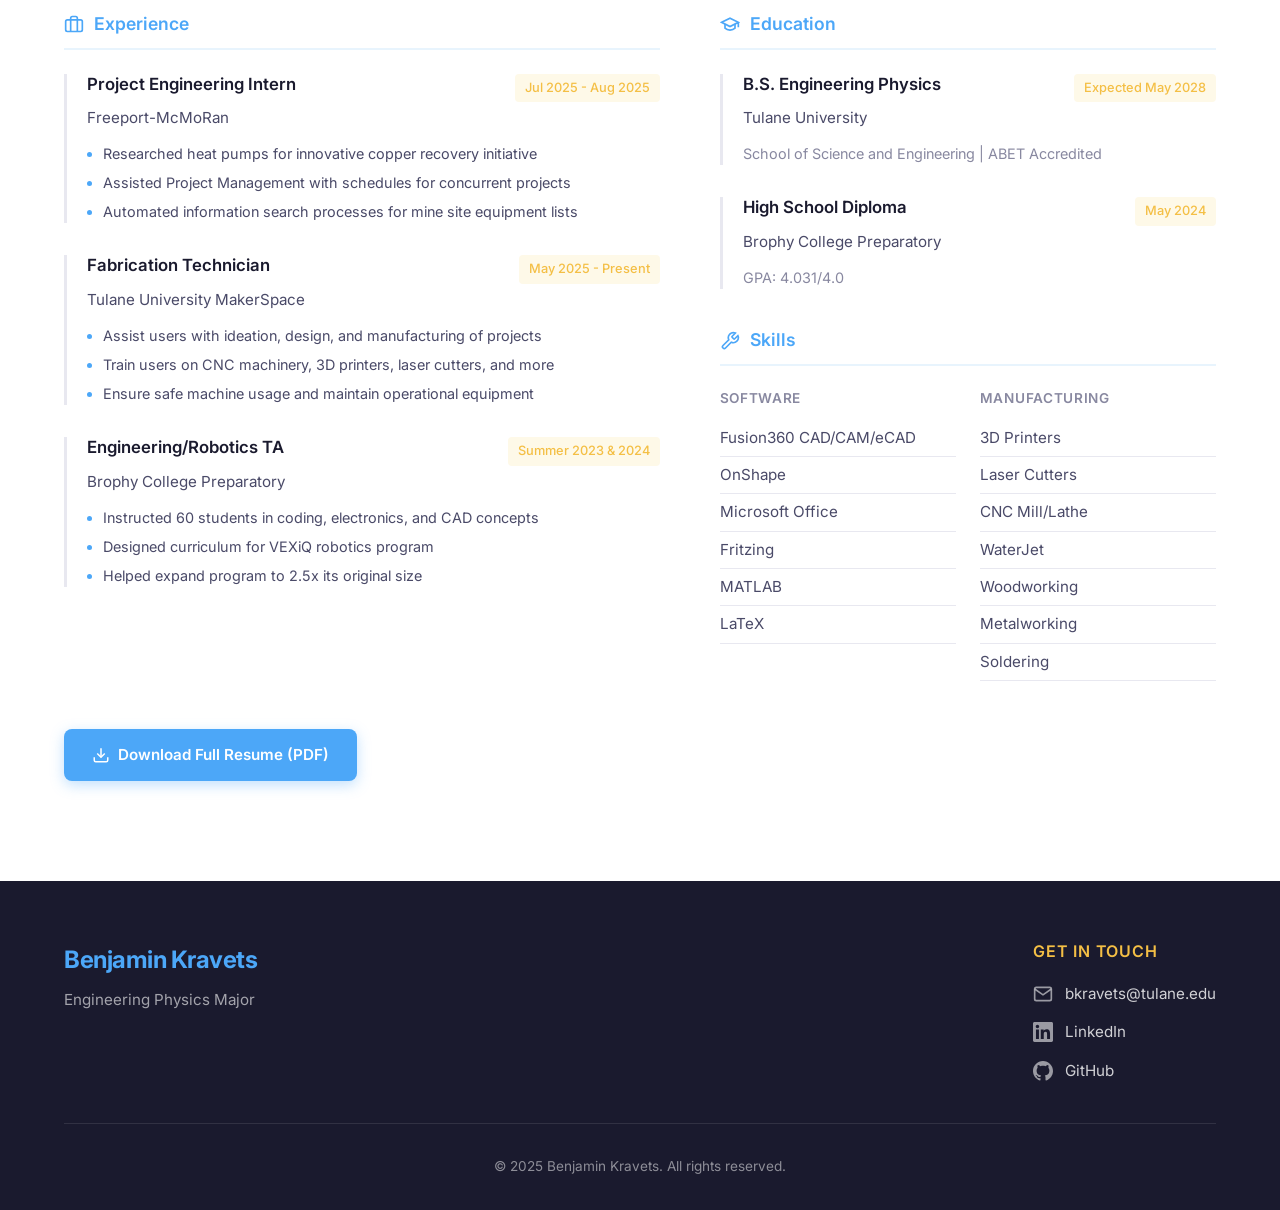
==== commit ad1eb790: "Reorder campus involvement section Changed order to: Theta Tau, Makers and Robotics Society, Greenwa" ====
--- a/home/index.html
+++ b/home/index.html
@@ -109,16 +109,16 @@
                         <h3>Campus Involvement</h3>
                         <ul class="involvement-list">
                             <li>
-                                <span class="involvement-role">Treasurer, Founding Member</span>
-                                <span class="involvement-org">Tulane Green Wave Stargazers</span>
+                                <span class="involvement-role">Member, Engineering Physics Chair</span>
+                                <span class="involvement-org">Theta Tau Nu Epsilon Chapter</span>
                             </li>
                             <li>
                                 <span class="involvement-role">Treasurer</span>
                                 <span class="involvement-org">Tulane Makers and Robotics Society</span>
                             </li>
                             <li>
-                                <span class="involvement-role">Member, Engineering Physics Chair</span>
-                                <span class="involvement-org">Theta Tau Nu Epsilon Chapter</span>
+                                <span class="involvement-role">Treasurer, Founding Member</span>
+                                <span class="involvement-org">Tulane Green Wave Stargazers</span>
                             </li>
                         </ul>
                     </div>
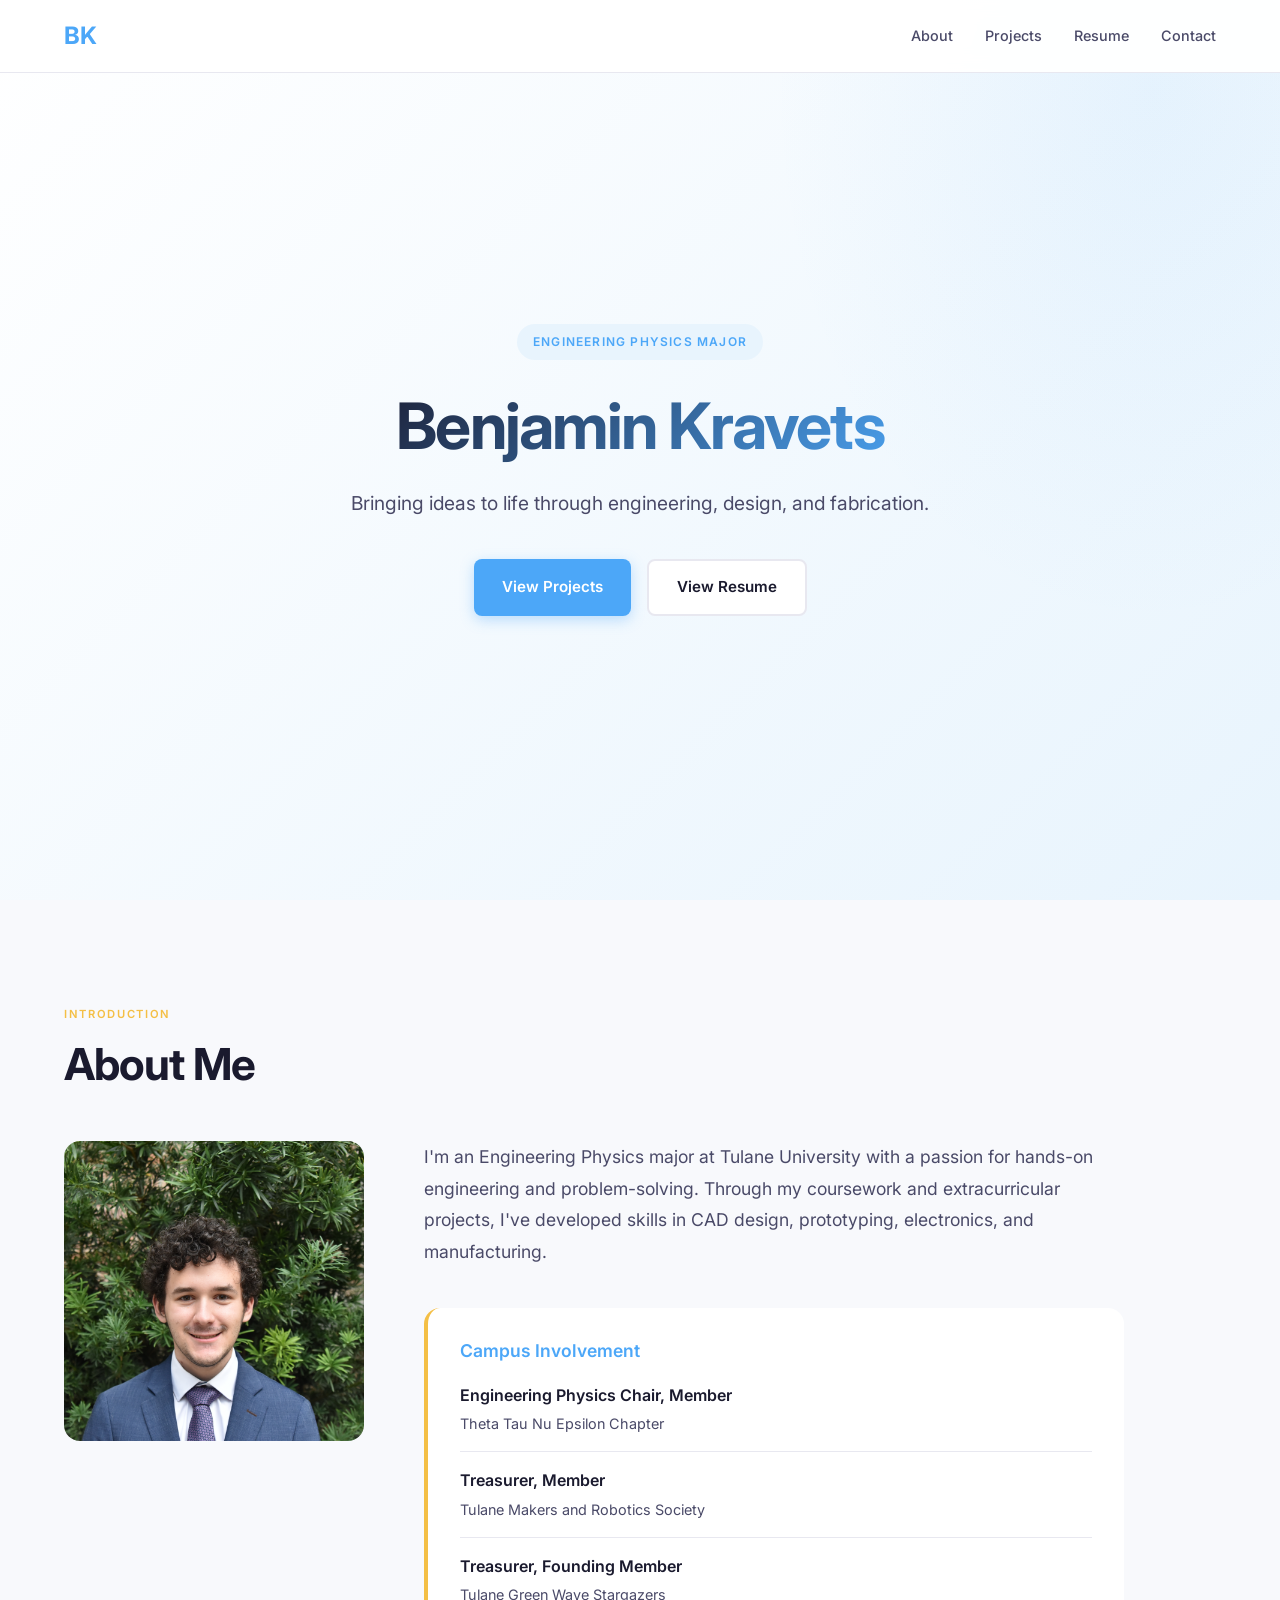
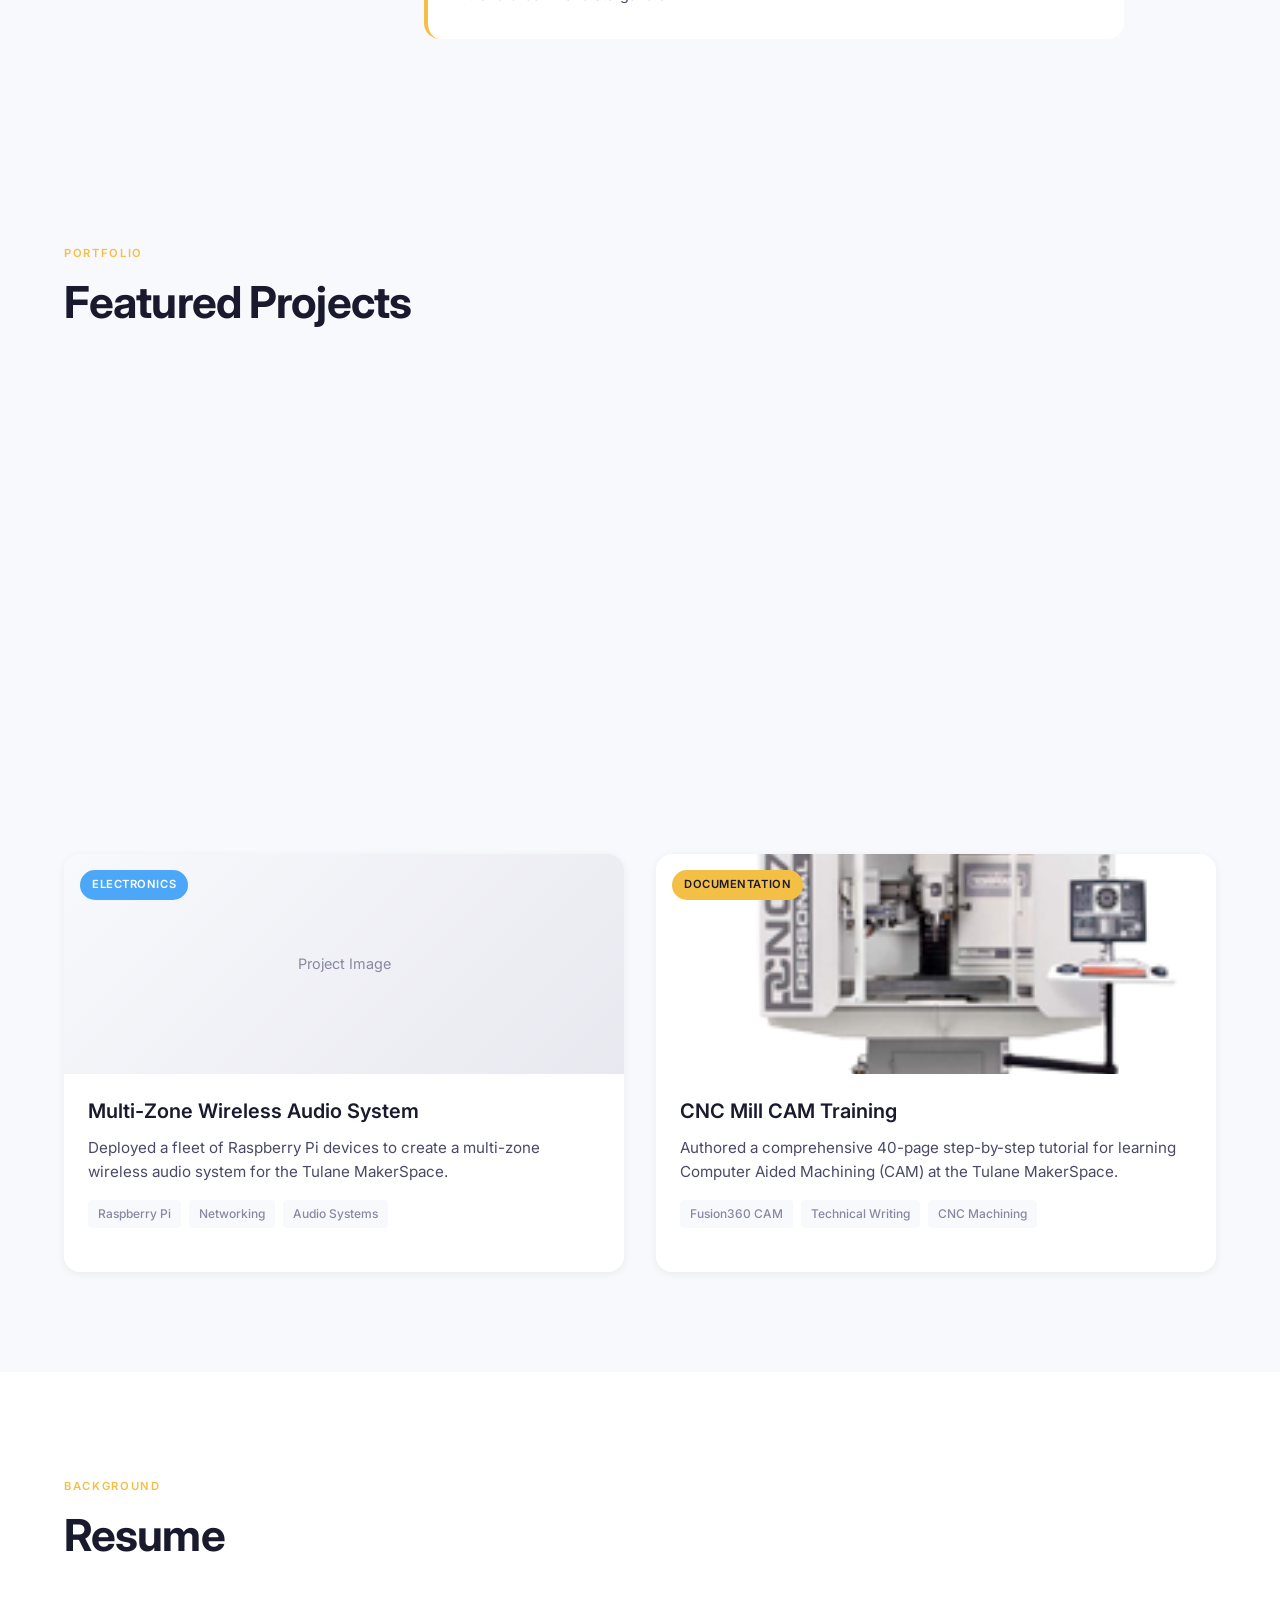
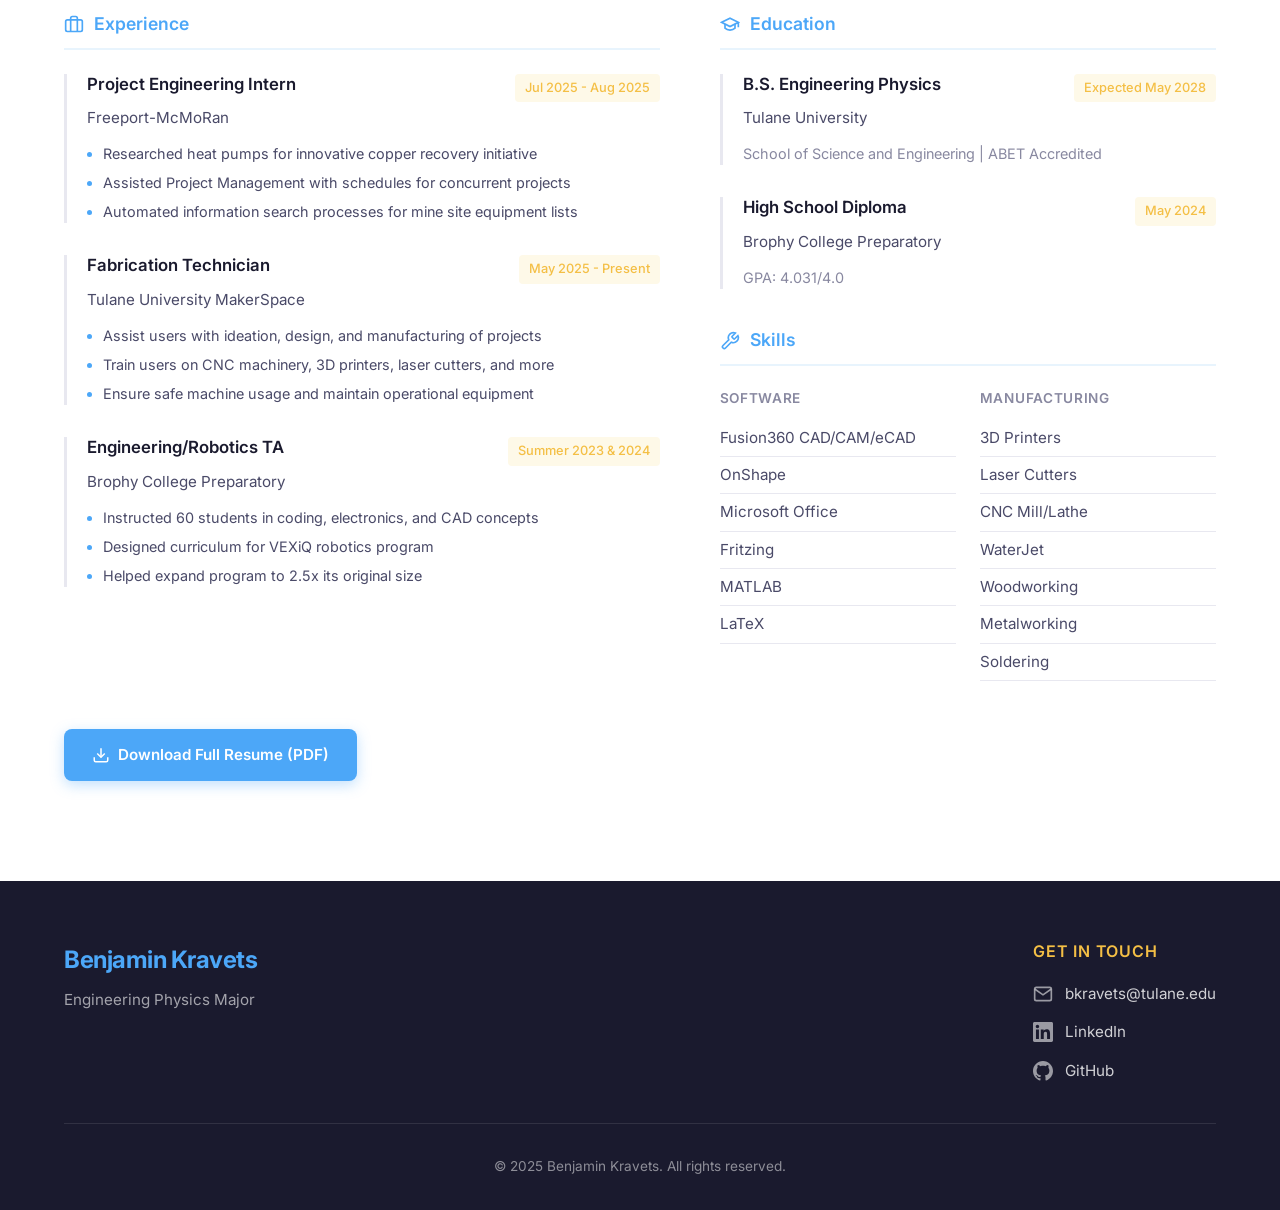
==== commit 91903ba9: "Update Campus Involvement roles Co-Authored-By: Claude Opus 4.5 <noreply@anthropic.com>" ====
--- a/home/index.html
+++ b/home/index.html
@@ -109,11 +109,11 @@
                         <h3>Campus Involvement</h3>
                         <ul class="involvement-list">
                             <li>
-                                <span class="involvement-role">Member, Engineering Physics Chair</span>
+                                <span class="involvement-role">Engineering Physics Chair, Member</span>
                                 <span class="involvement-org">Theta Tau Nu Epsilon Chapter</span>
                             </li>
                             <li>
-                                <span class="involvement-role">Treasurer</span>
+                                <span class="involvement-role">Treasurer, Member</span>
                                 <span class="involvement-org">Tulane Makers and Robotics Society</span>
                             </li>
                             <li>
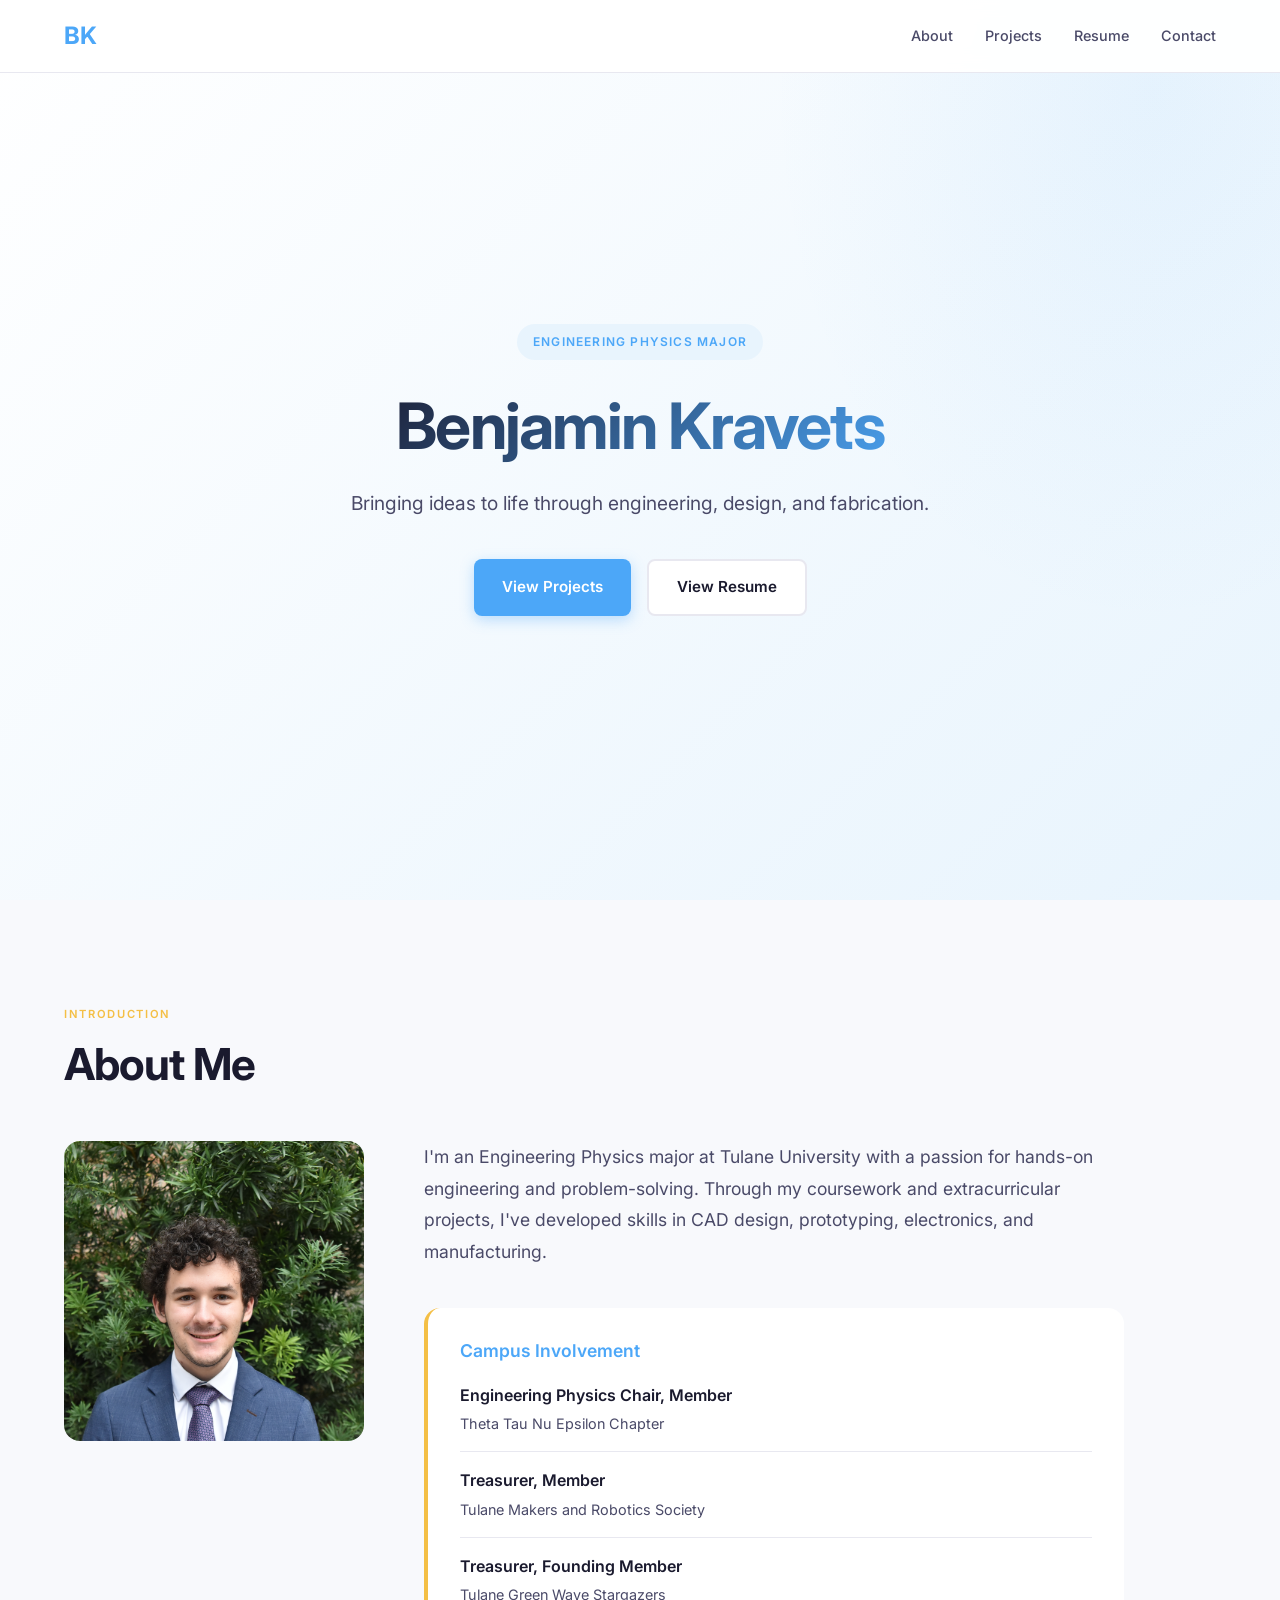
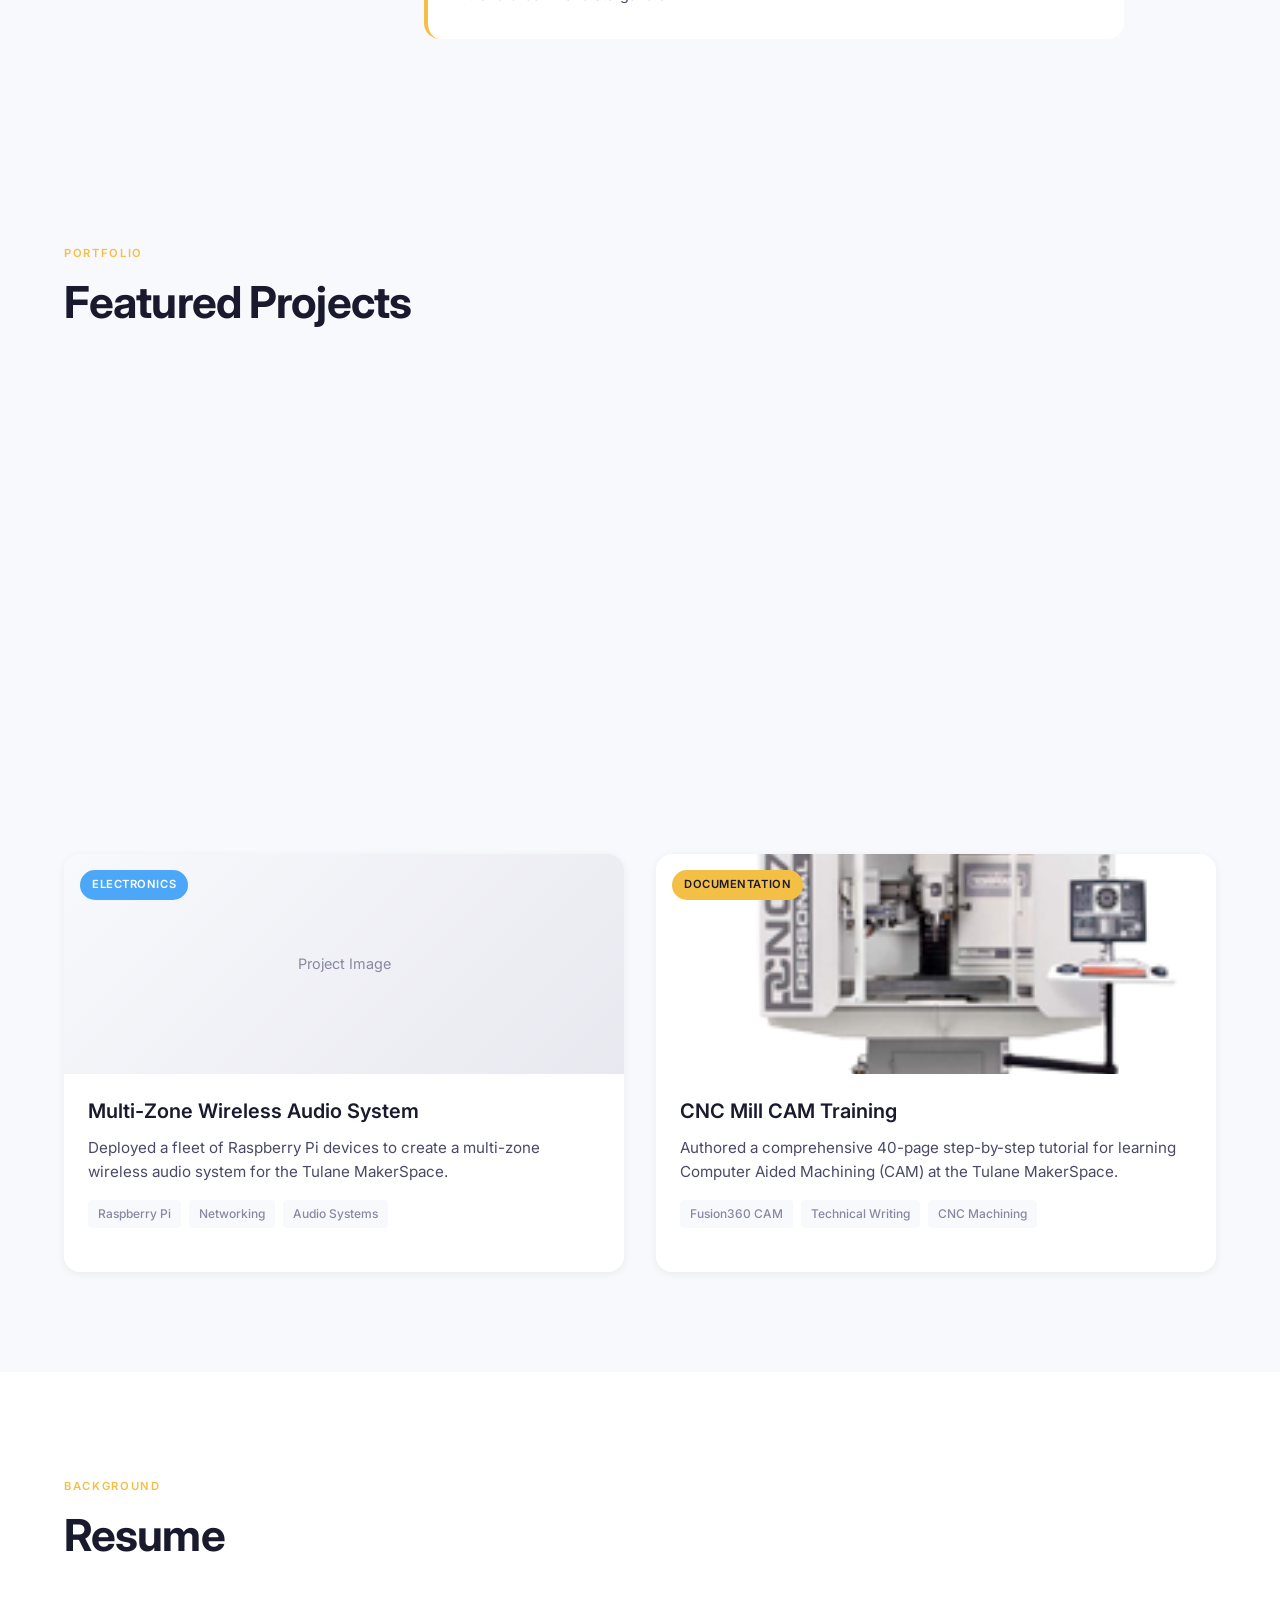
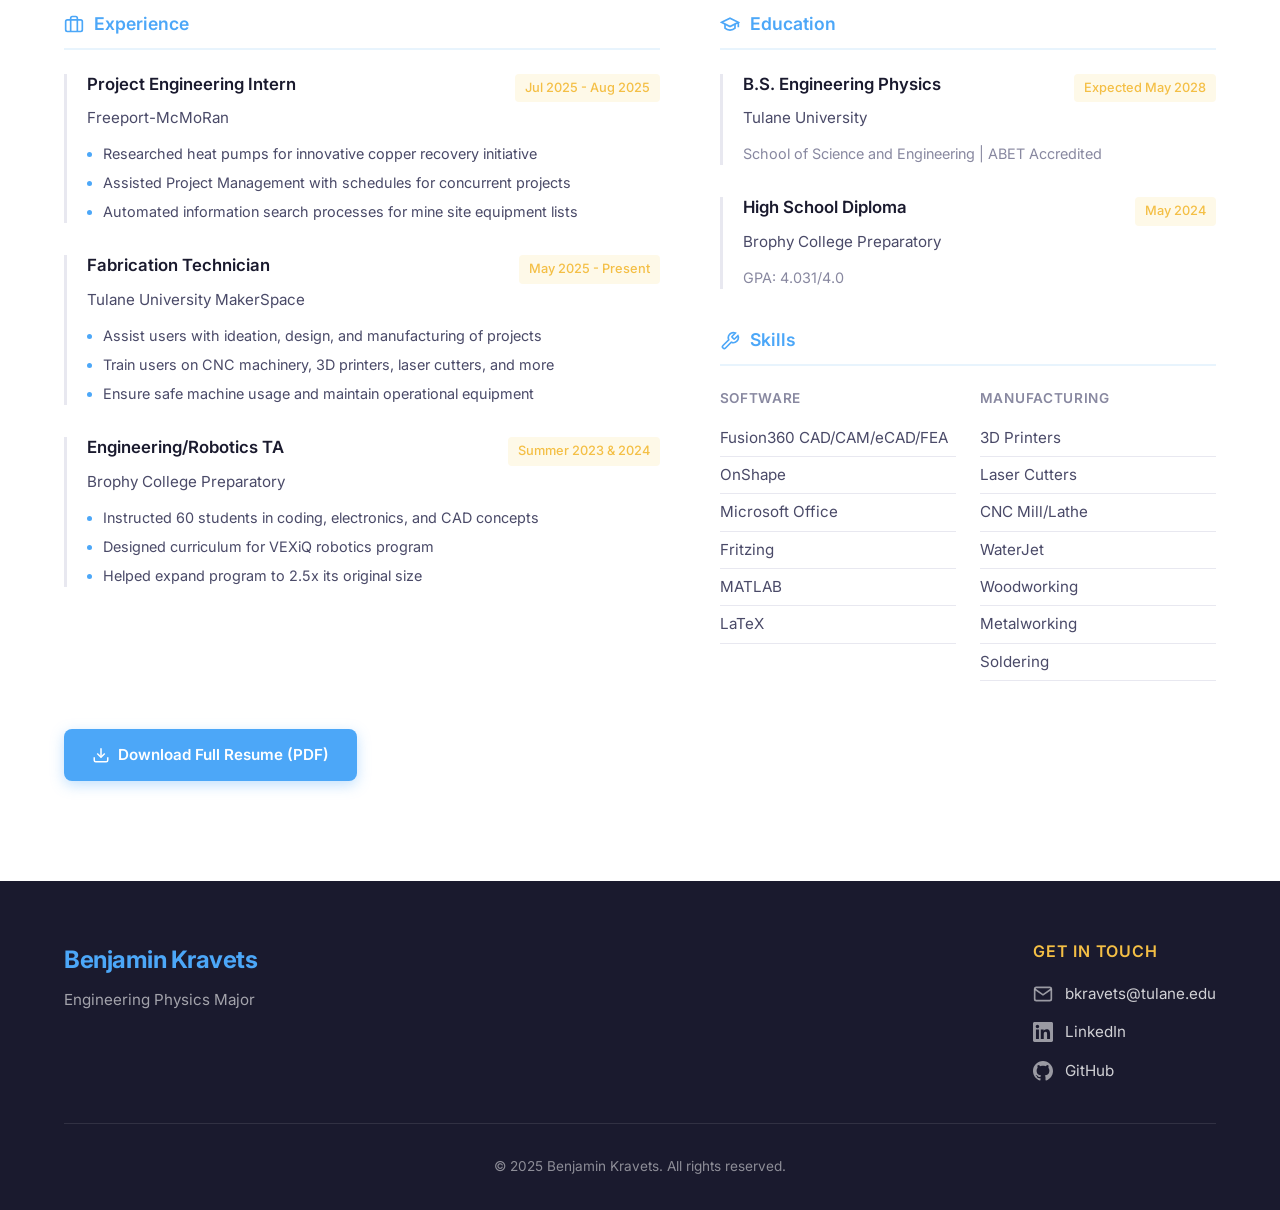
==== commit dff2342e: "Update index.html" ====
--- a/home/index.html
+++ b/home/index.html
@@ -303,7 +303,7 @@
                         <div class="skill-category">
                             <h4>Software</h4>
                             <ul class="skill-list">
-                                <li>Fusion360 CAD/CAM/eCAD</li>
+                                <li>Fusion360 CAD/CAM/eCAD/FEA</li>
                                 <li>OnShape</li>
                                 <li>Microsoft Office</li>
                                 <li>Fritzing</li>
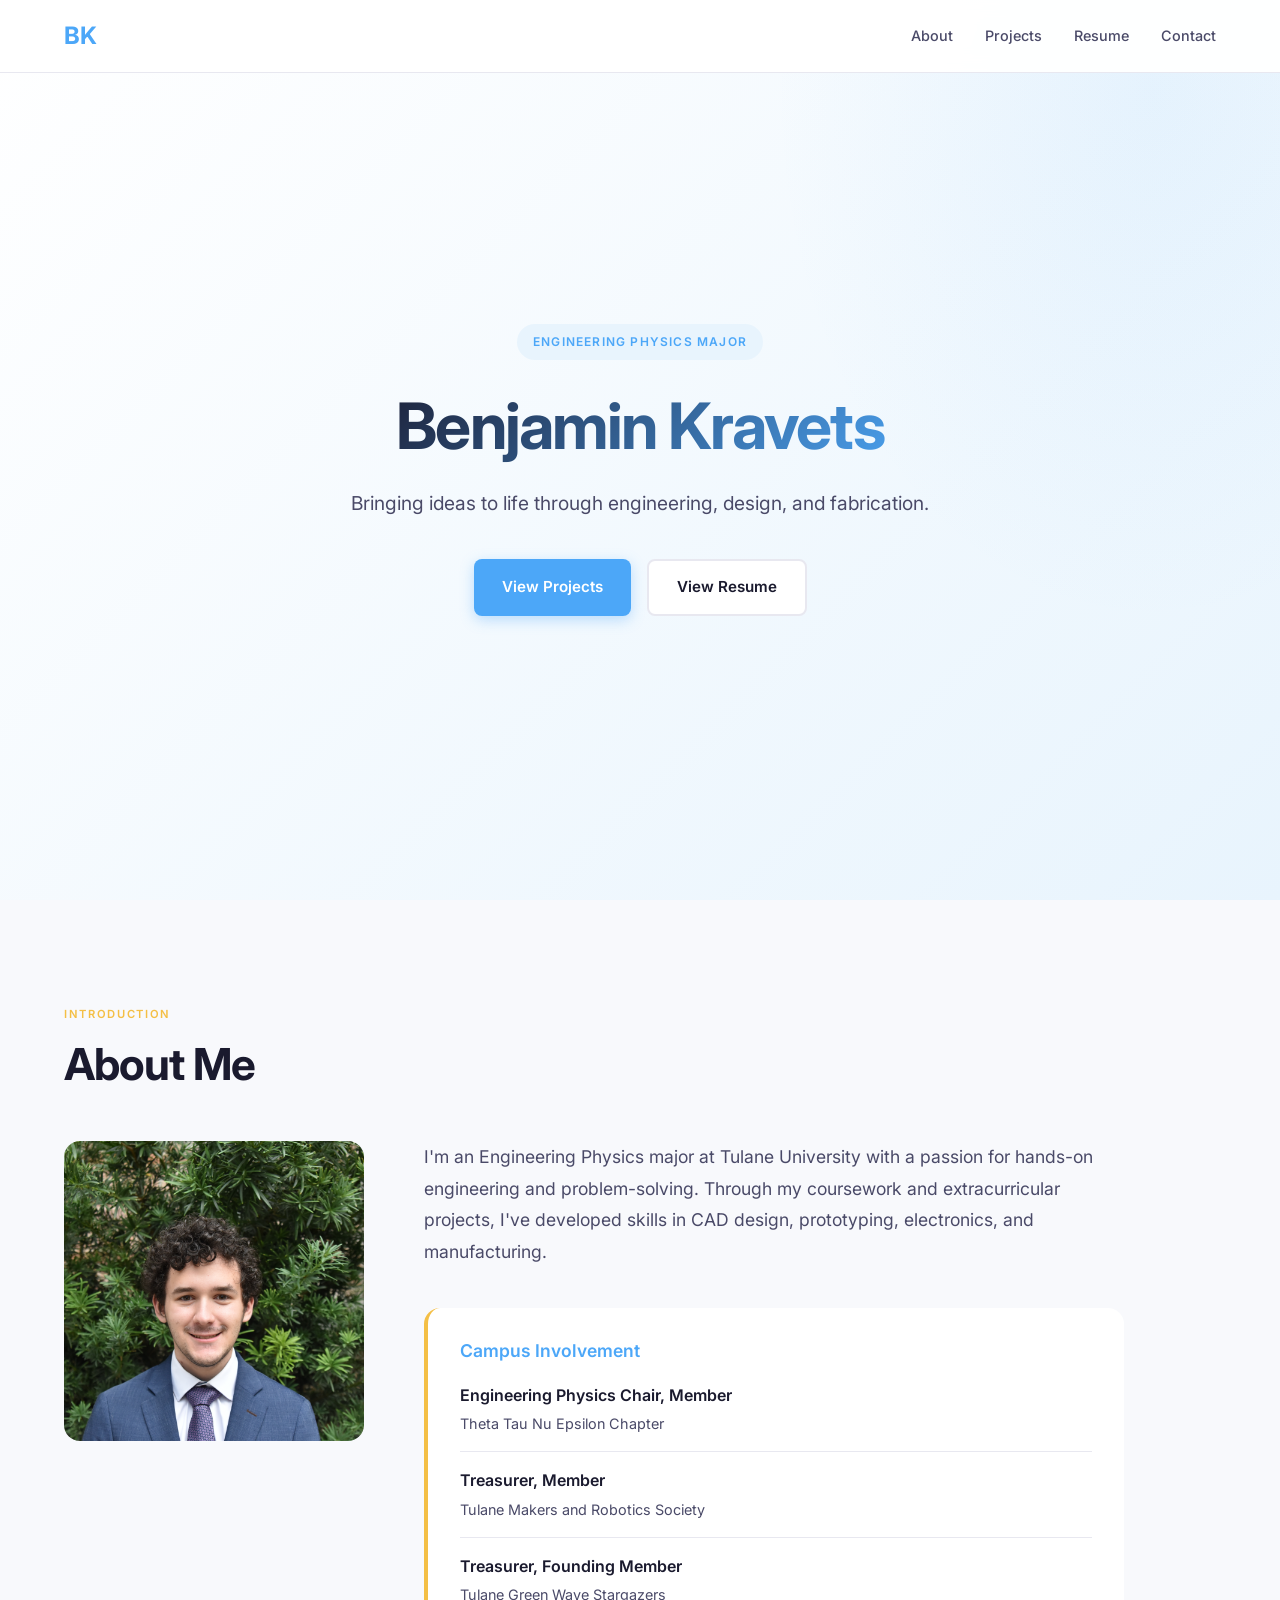
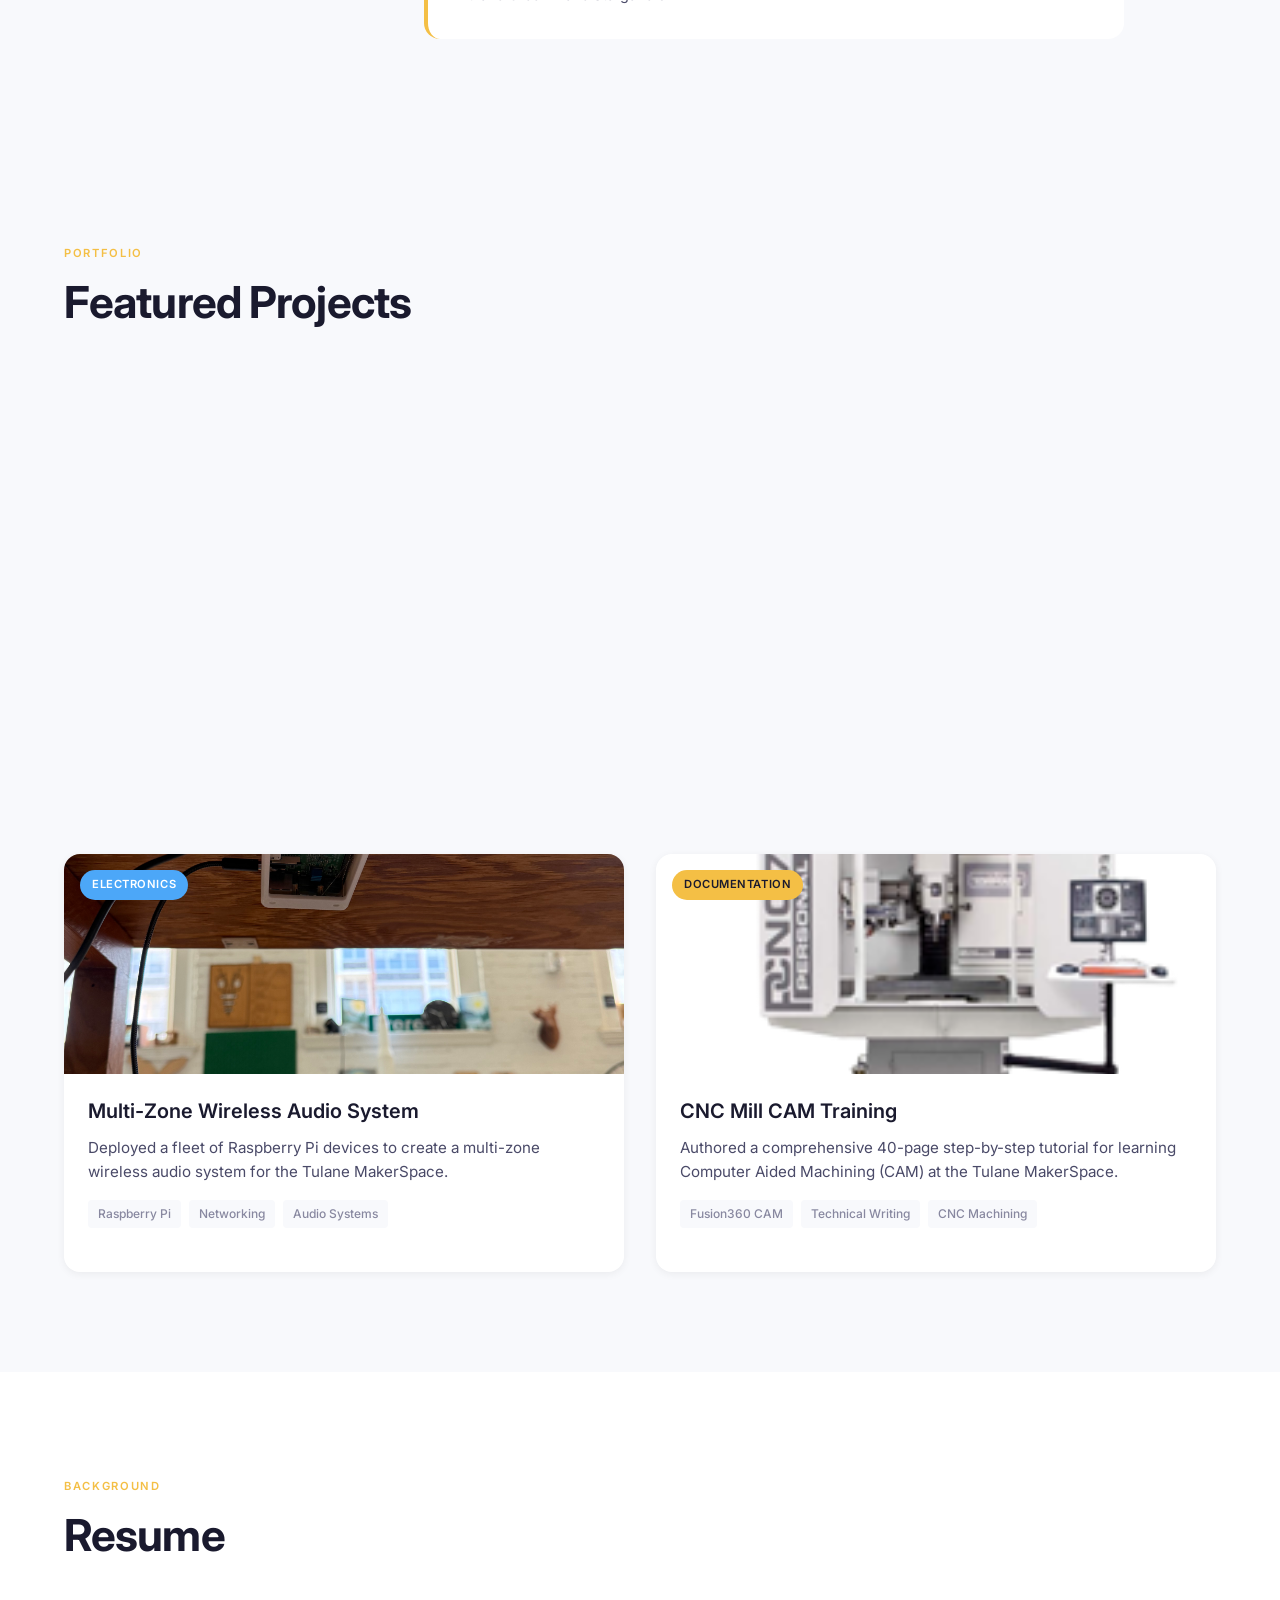
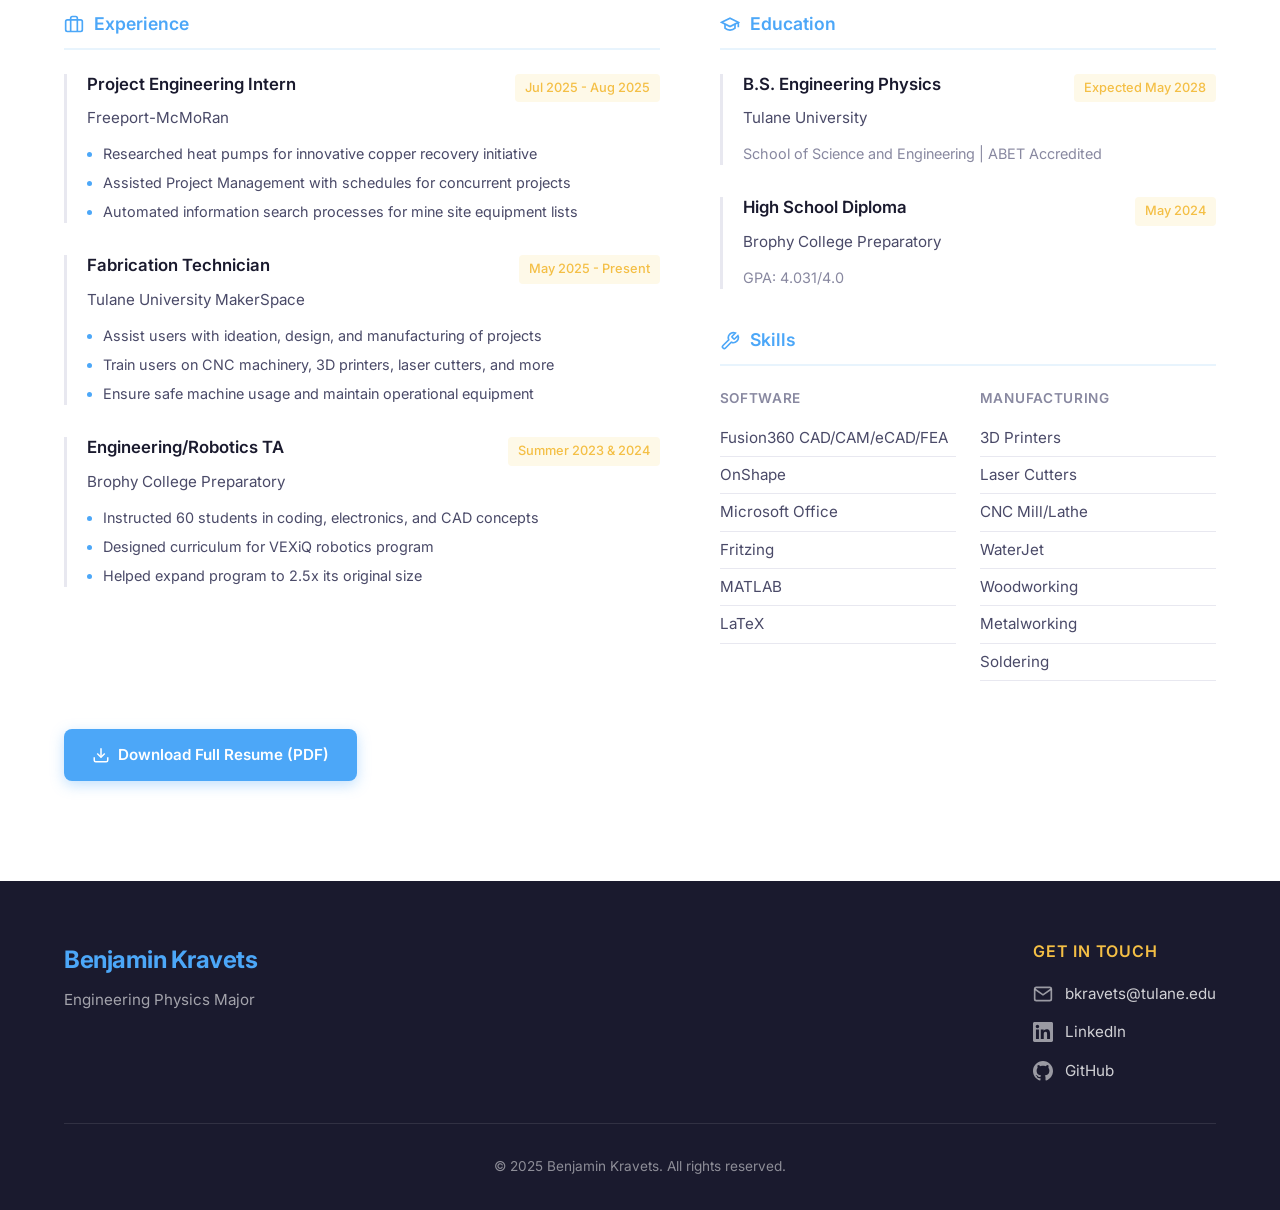
==== commit 7d2fd0a4: "Add cover image for wireless audio project on homepage Co-Authored-By: Claude Opus 4.5 <noreply@anth" ====
--- a/home/index.html
+++ b/home/index.html
@@ -171,9 +171,7 @@
                 <!-- Project Card 3 -->
                 <a href="../projects/wireless-audio.html" class="project-card project-card--clickable">
                     <div class="project-image">
-                        <div class="project-image-placeholder">
-                            <span>Project Image</span>
-                        </div>
+                        <img src="../assets/images/wireless-audio/IMG_0274.jpg" alt="Raspberry Pi wireless audio zone">
                         <span class="project-tag project-tag--blue">Electronics</span>
                     </div>
                     <div class="project-content">
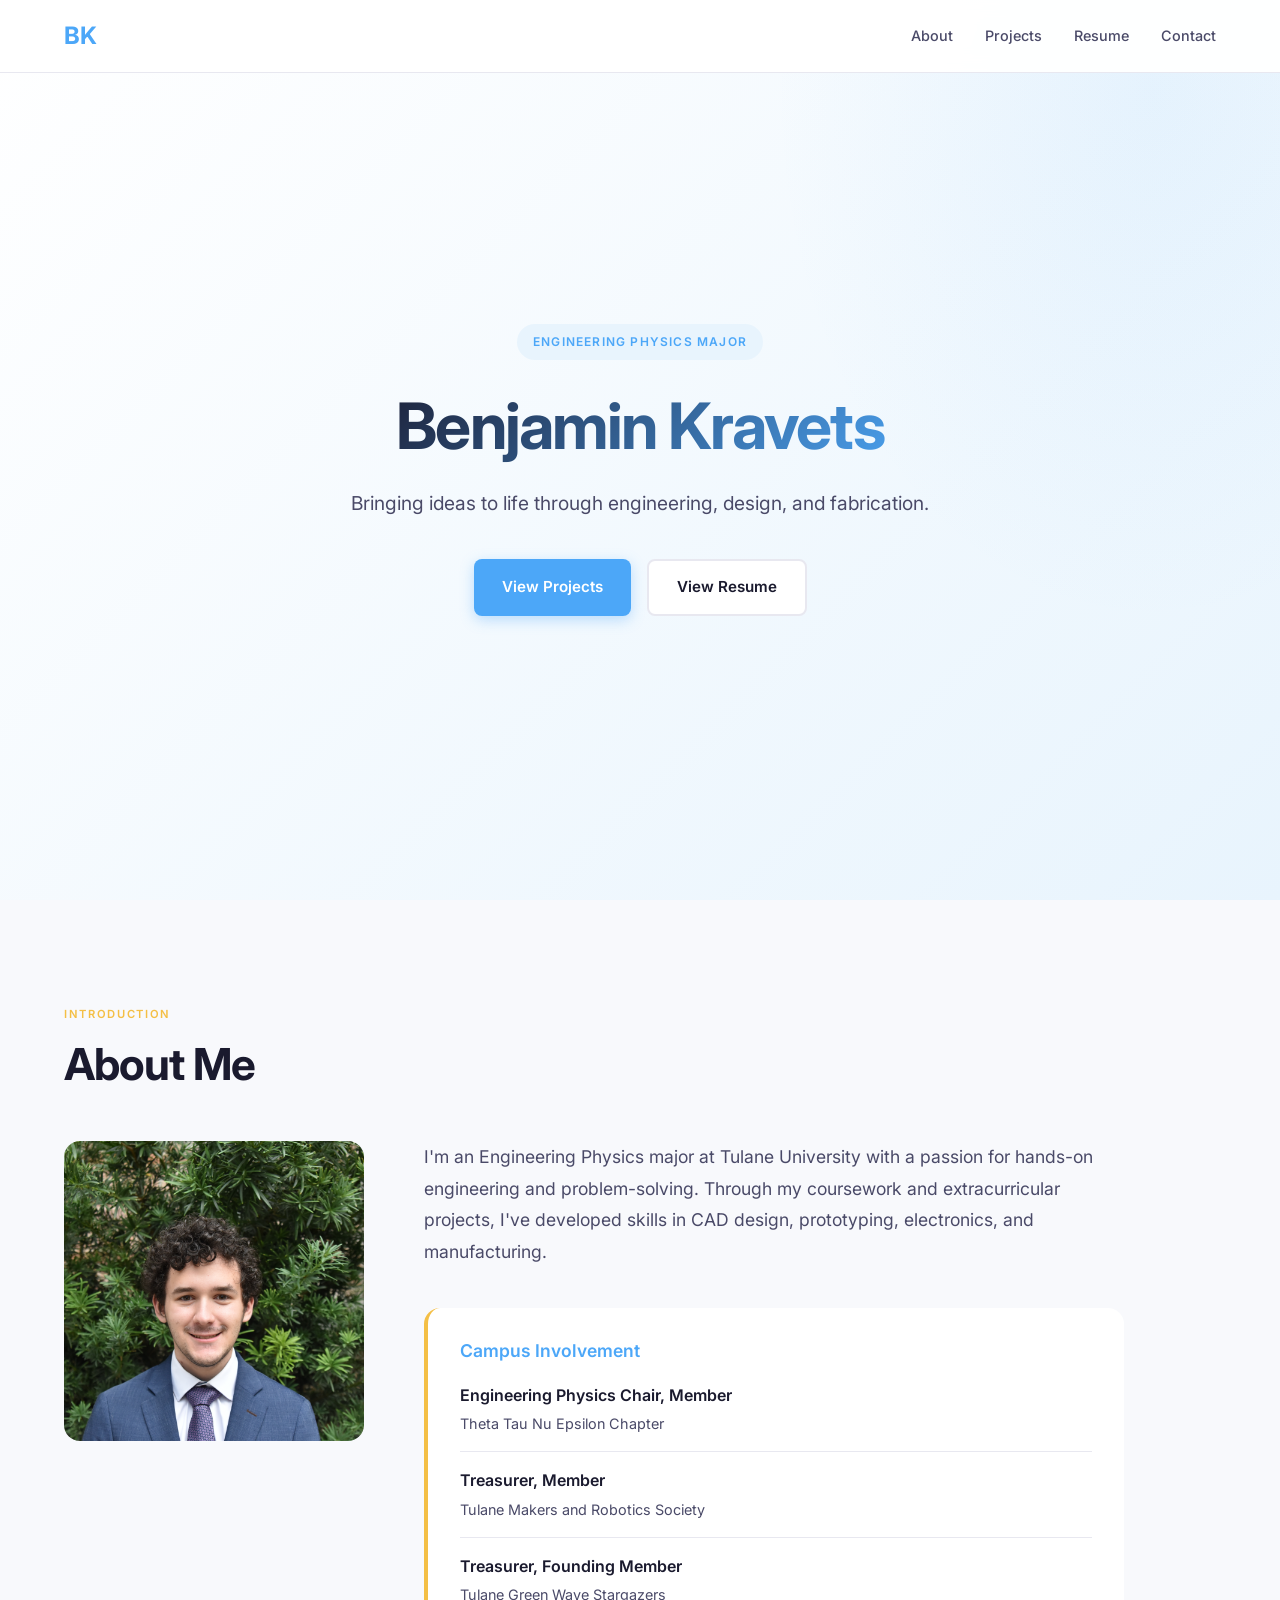
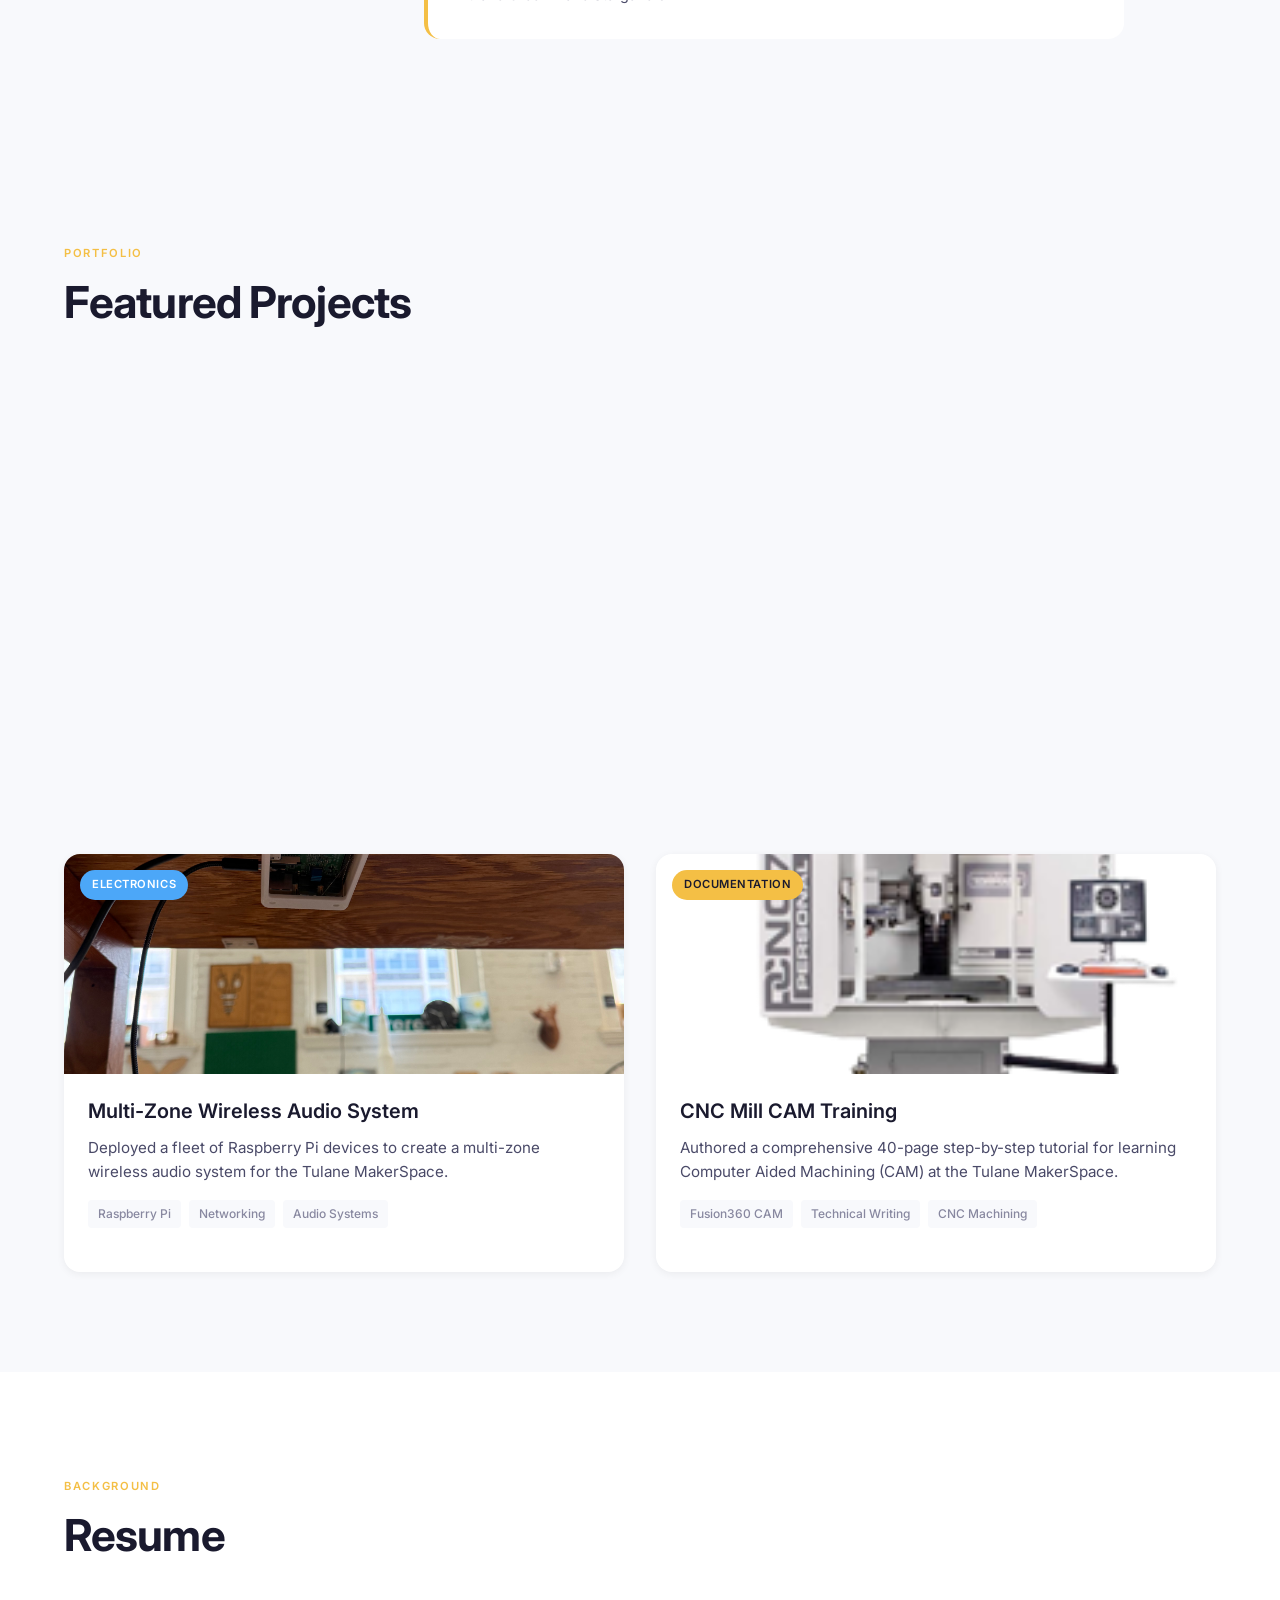
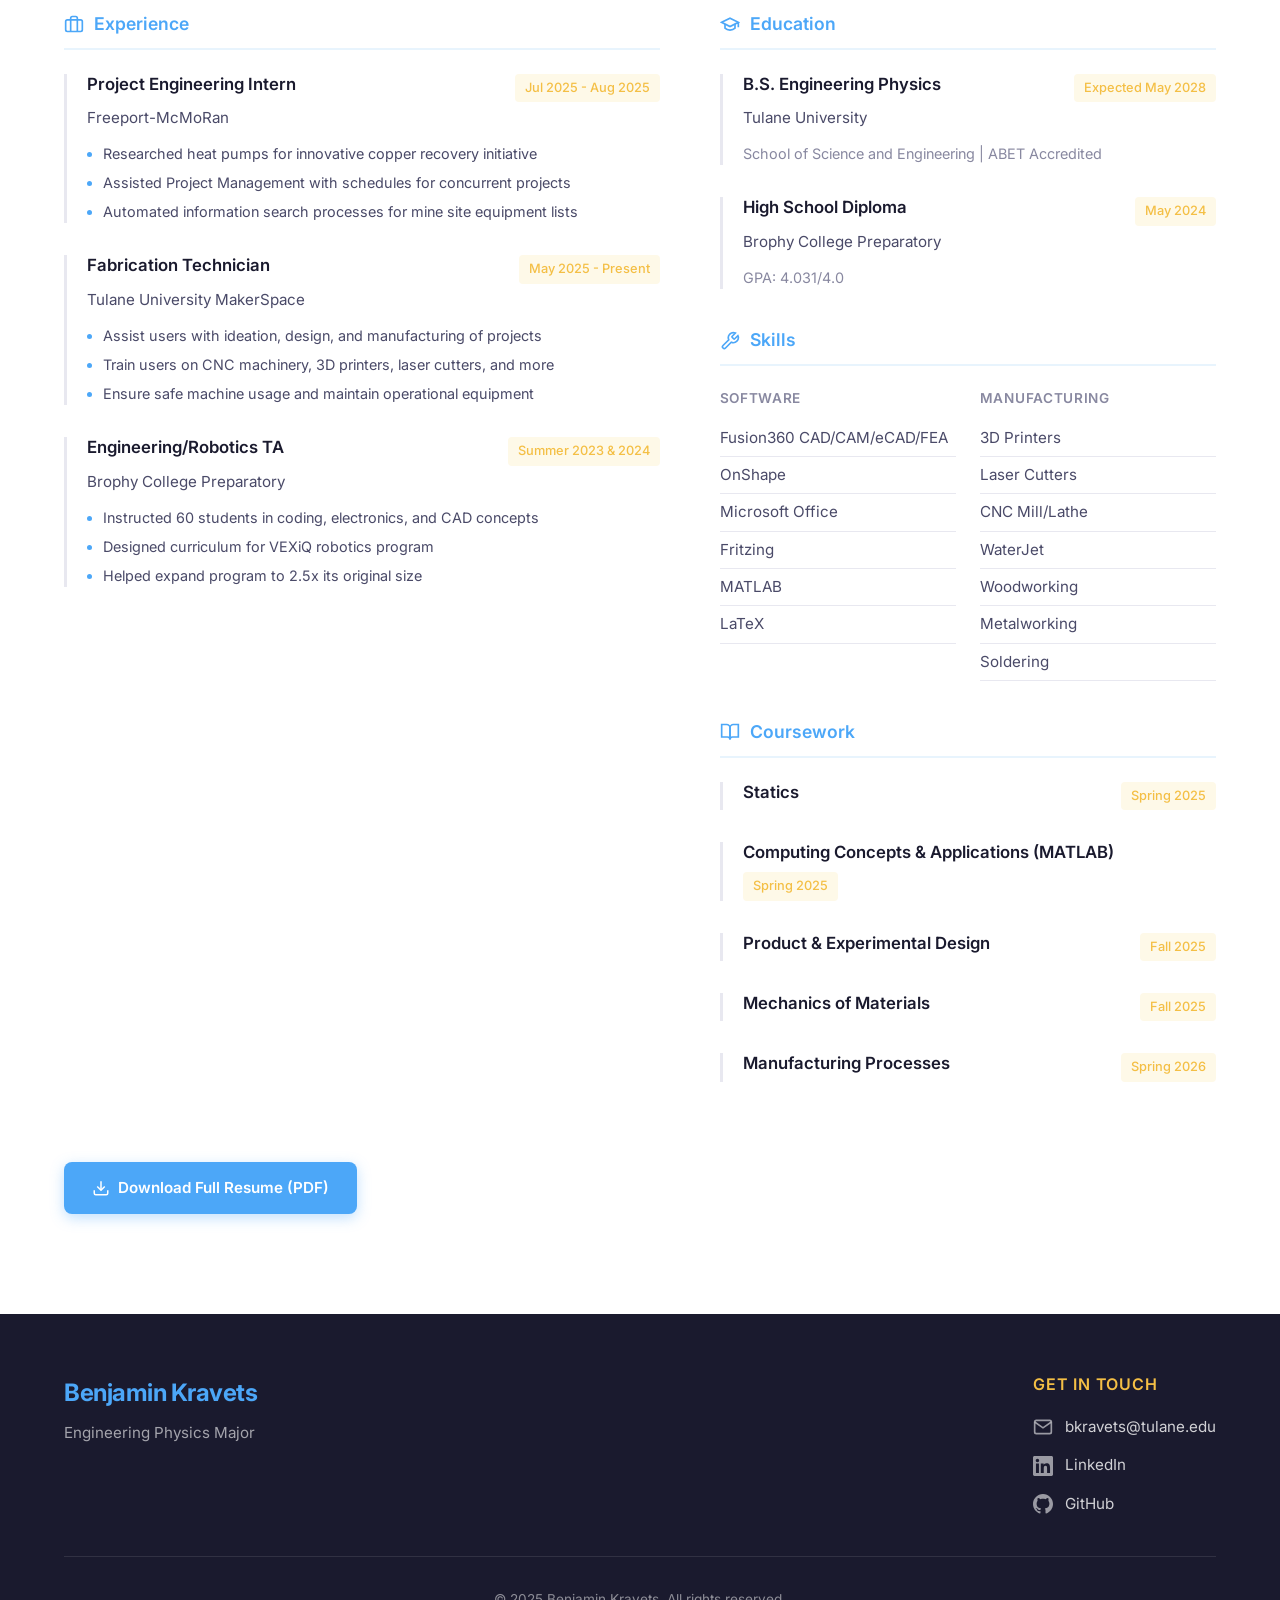
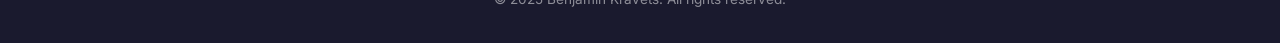
==== commit 6a0db005: "Add coursework section to resume Co-Authored-By: Claude Opus 4.6 <noreply@anthropic.com>" ====
--- a/home/index.html
+++ b/home/index.html
@@ -322,6 +322,49 @@
                             </ul>
                         </div>
                     </div>
+
+                    <h3 class="resume-heading resume-heading--skills">
+                        <svg width="20" height="20" viewBox="0 0 24 24" fill="none" stroke="currentColor" stroke-width="2">
+                            <path d="M2 3h6a4 4 0 0 1 4 4v14a3 3 0 0 0-3-3H2z"/>
+                            <path d="M22 3h-6a4 4 0 0 0-4 4v14a3 3 0 0 1 3-3h7z"/>
+                        </svg>
+                        Coursework
+                    </h3>
+
+                    <div class="resume-item">
+                        <div class="resume-item-header">
+                            <h4>Statics</h4>
+                            <span class="resume-date">Spring 2025</span>
+                        </div>
+                    </div>
+
+                    <div class="resume-item">
+                        <div class="resume-item-header">
+                            <h4>Computing Concepts & Applications (MATLAB)</h4>
+                            <span class="resume-date">Spring 2025</span>
+                        </div>
+                    </div>
+
+                    <div class="resume-item">
+                        <div class="resume-item-header">
+                            <h4>Product & Experimental Design</h4>
+                            <span class="resume-date">Fall 2025</span>
+                        </div>
+                    </div>
+
+                    <div class="resume-item">
+                        <div class="resume-item-header">
+                            <h4>Mechanics of Materials</h4>
+                            <span class="resume-date">Fall 2025</span>
+                        </div>
+                    </div>
+
+                    <div class="resume-item">
+                        <div class="resume-item-header">
+                            <h4>Manufacturing Processes</h4>
+                            <span class="resume-date">Spring 2026</span>
+                        </div>
+                    </div>
                 </div>
             </div>
 
--- a/css/style.css
+++ b/css/style.css
@@ -95,18 +95,13 @@
         background: #1a1a2e;
     }
 
-    /* Project cards in dark mode */
-    .project-card {
-        background: var(--color-bg-alt);
-    }
-
     /* Project titles in dark mode */
     .project-title {
         color: var(--color-text);
     }
 
     .project-content {
-        background: var(--color-bg-alt);
+        background: var(--color-bg);
     }
 
     /* Footer in dark mode */
@@ -421,7 +416,7 @@
 }
 
 .project-card {
-    background: white;
+    background: var(--color-bg);
     border-radius: var(--radius-lg);
     overflow: hidden;
     box-shadow: var(--shadow-sm);
@@ -762,7 +757,7 @@
 }
 
 .drawing-card {
-    background: white;
+    background: var(--color-bg);
     border-radius: var(--radius-md);
     overflow: hidden;
     box-shadow: var(--shadow-sm);
@@ -1237,6 +1232,11 @@
 
     .technical-grid {
         grid-template-columns: 1fr;
+    }
+
+    /* 3D Model Viewer tablet */
+    .model-viewer-container {
+        height: 420px;
     }
 }
 
@@ -1349,6 +1349,11 @@
         flex-direction: column;
         gap: 16px;
     }
+
+    /* 3D Model Viewer mobile */
+    .model-viewer-container {
+        height: 350px;
+    }
 }
 
 /* =====================================================
@@ -1488,3 +1493,54 @@
         padding: 0 16px;
     }
 }
+
+/* =====================================================
+   3D Model Viewer Section
+   ===================================================== */
+
+.project-model-viewer {
+    margin-bottom: 64px;
+}
+
+.project-model-viewer h2 {
+    font-size: 1.5rem;
+    font-weight: 600;
+    margin-bottom: 8px;
+    color: var(--color-blue);
+}
+
+.model-viewer-hint {
+    font-size: 0.85rem;
+    color: var(--color-text-muted);
+    margin-bottom: 16px;
+}
+
+.model-viewer-container {
+    background: var(--color-bg-alt);
+    border-radius: var(--radius-md);
+    overflow: hidden;
+    box-shadow: var(--shadow-sm);
+    border: 1px solid var(--color-border);
+    height: 500px;
+    position: relative;
+}
+
+.model-viewer-loading {
+    display: flex;
+    flex-direction: column;
+    align-items: center;
+    justify-content: center;
+    gap: 12px;
+    height: 100%;
+    color: var(--color-text-muted);
+    background: var(--color-bg-alt);
+}
+
+.model-viewer-loading span {
+    font-size: 0.9rem;
+    font-weight: 500;
+}
+
+model-viewer {
+    --poster-color: transparent;
+}
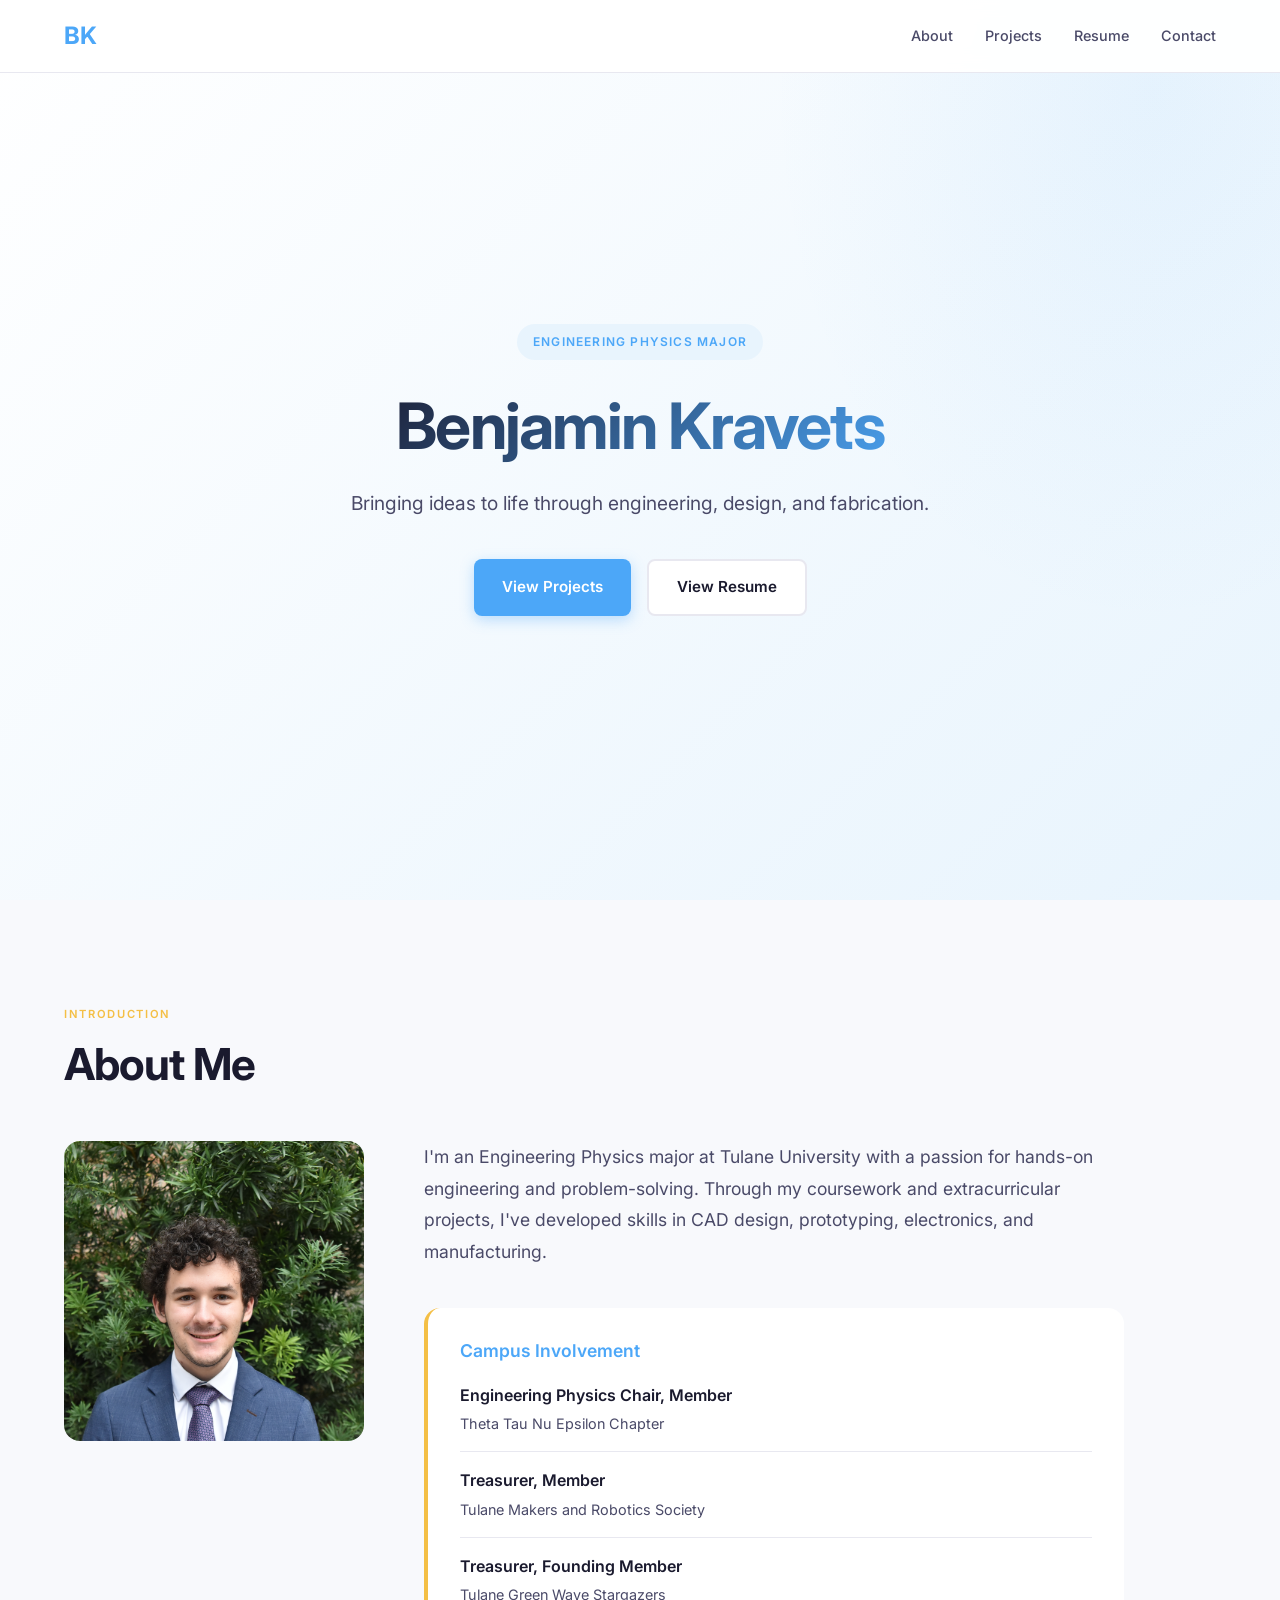
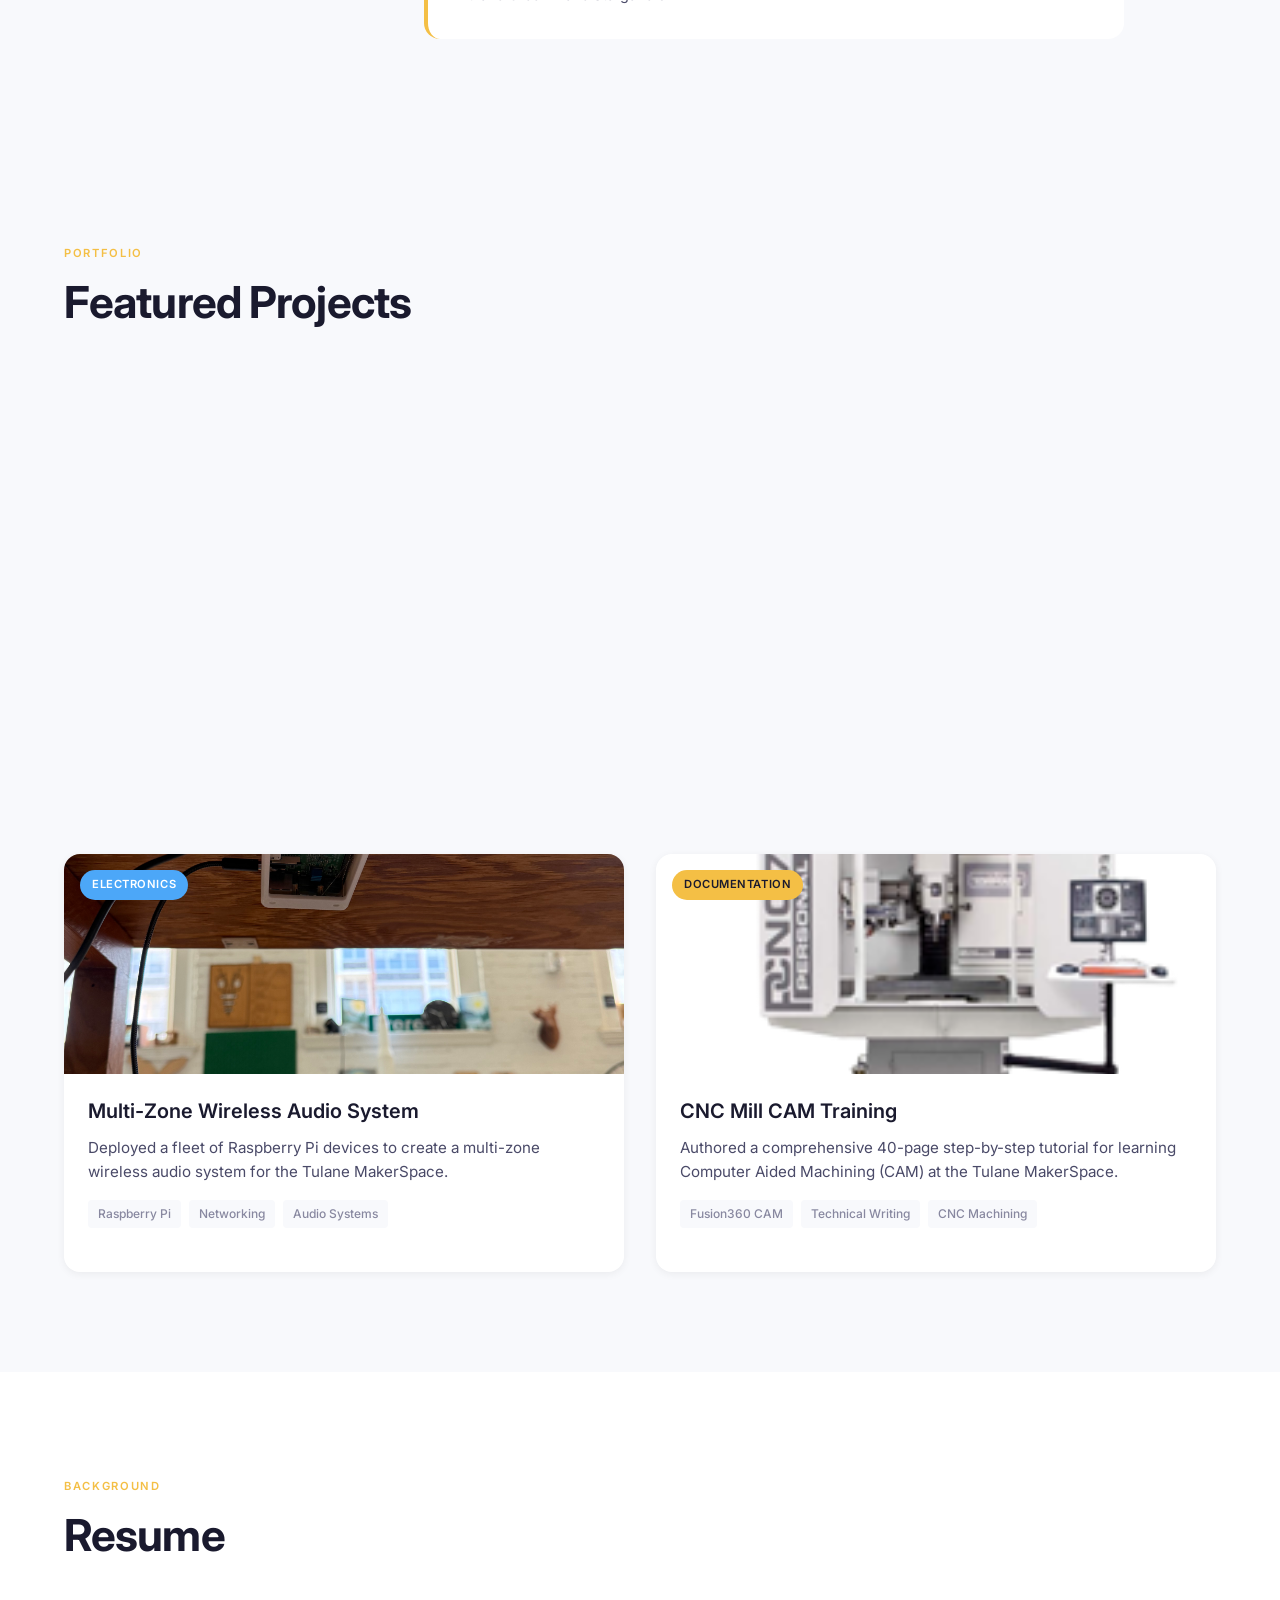
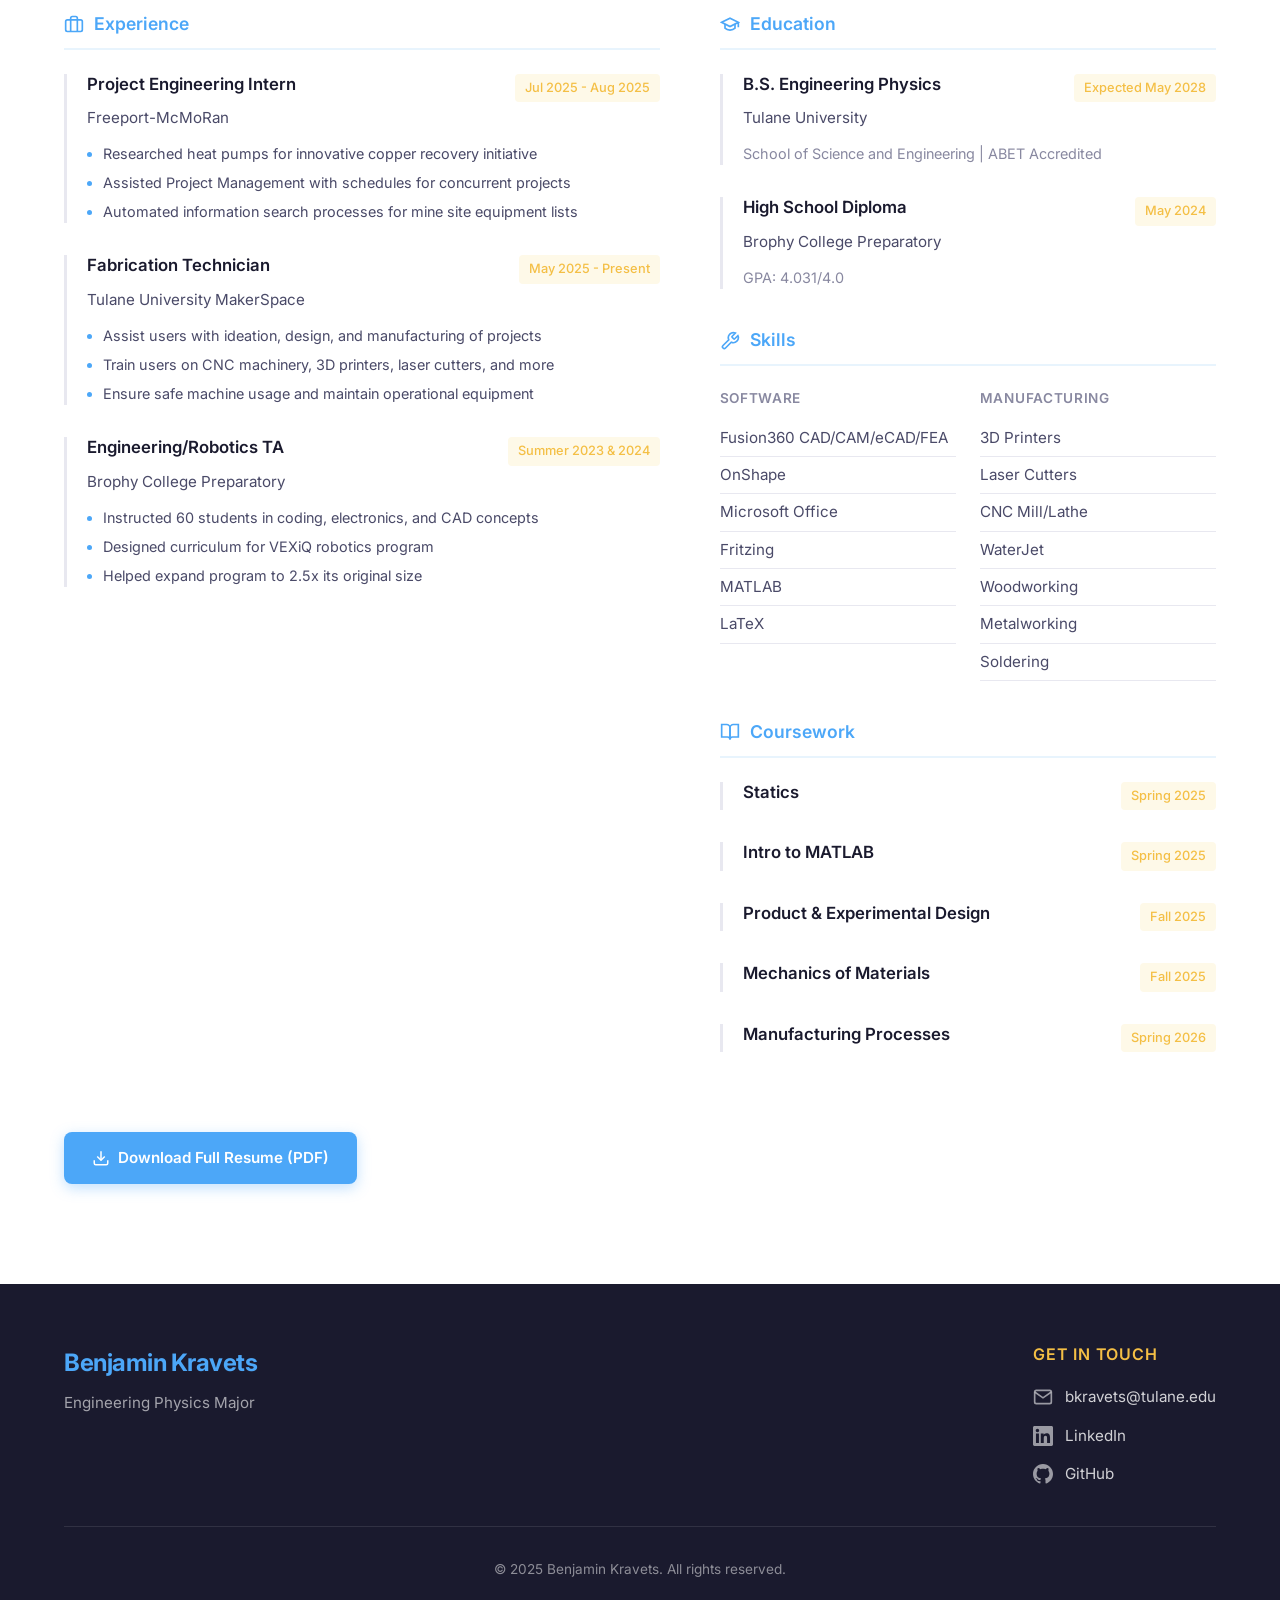
==== commit 79150253: "Rename MATLAB course to Intro to MATLAB Co-Authored-By: Claude Opus 4.6 <noreply@anthropic.com>" ====
--- a/home/index.html
+++ b/home/index.html
@@ -340,7 +340,7 @@
 
                     <div class="resume-item">
                         <div class="resume-item-header">
-                            <h4>Computing Concepts & Applications (MATLAB)</h4>
+                            <h4>Intro to MATLAB</h4>
                             <span class="resume-date">Spring 2025</span>
                         </div>
                     </div>
